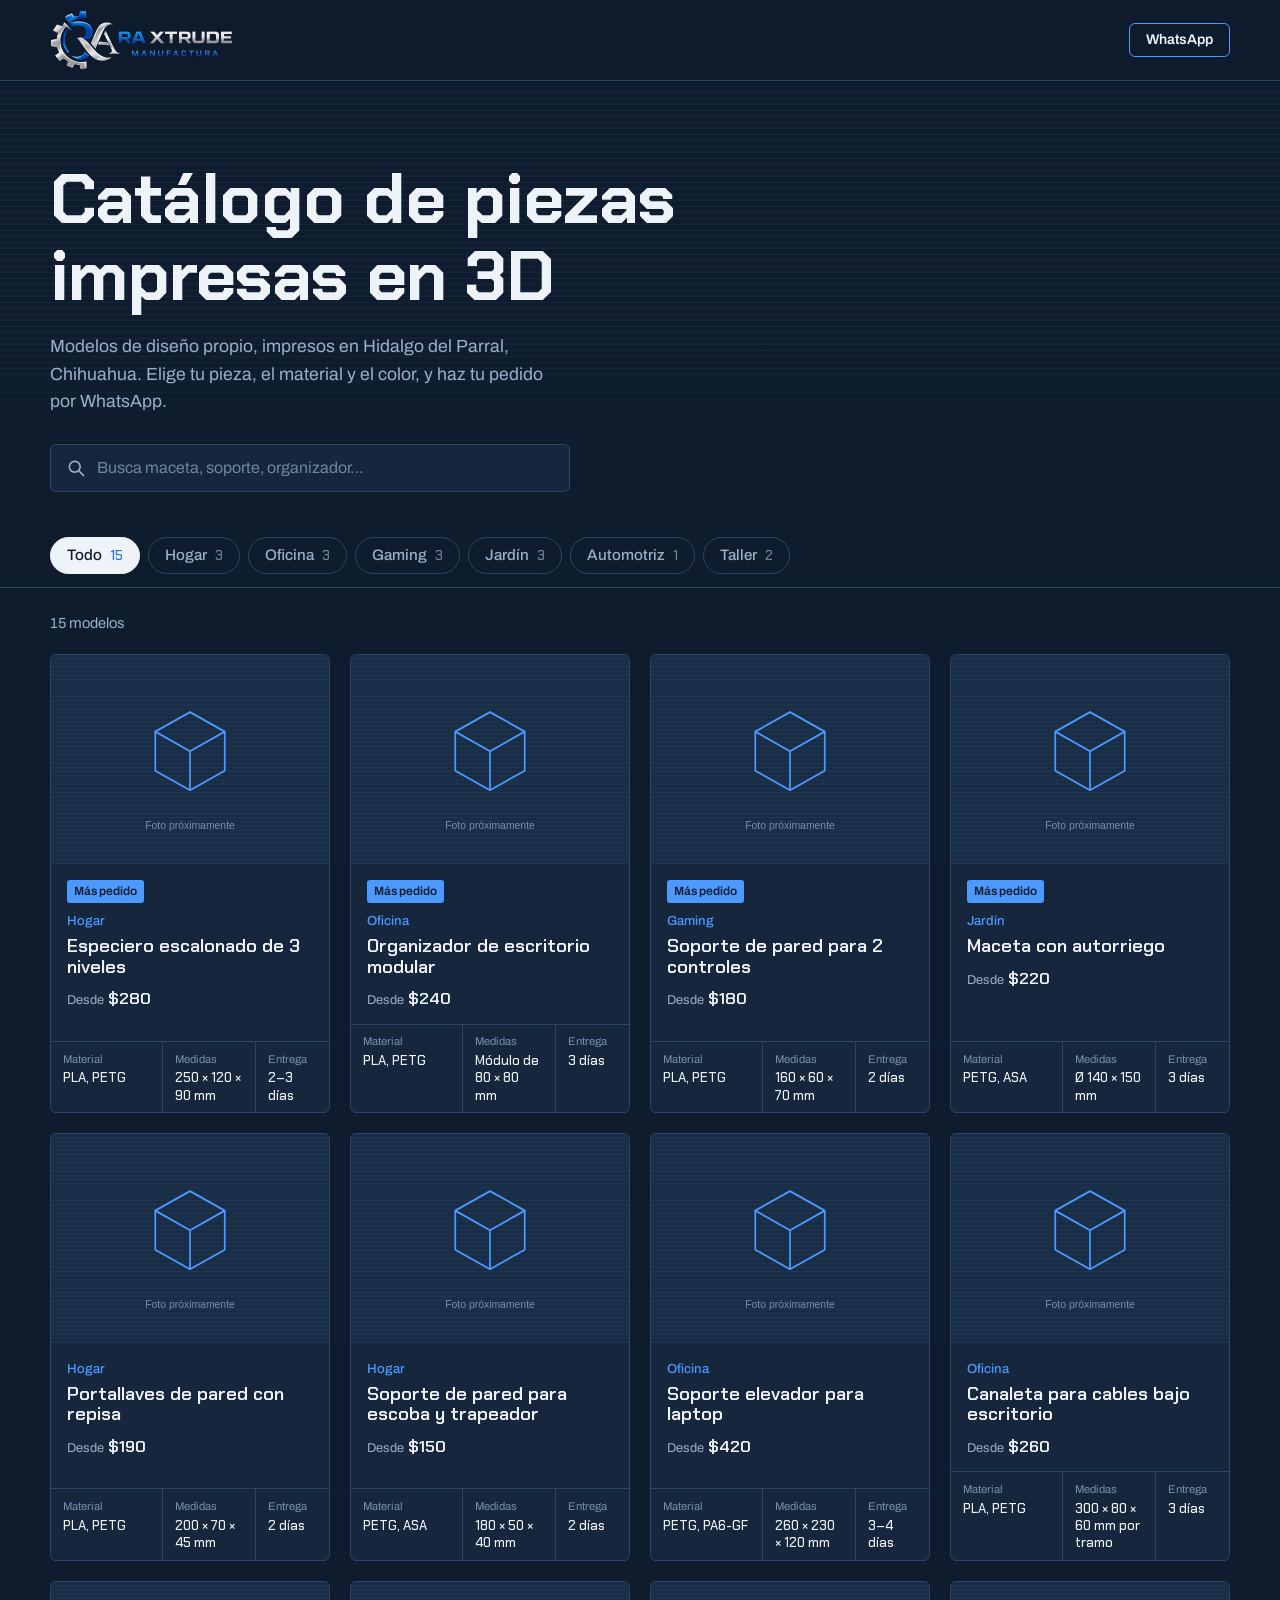
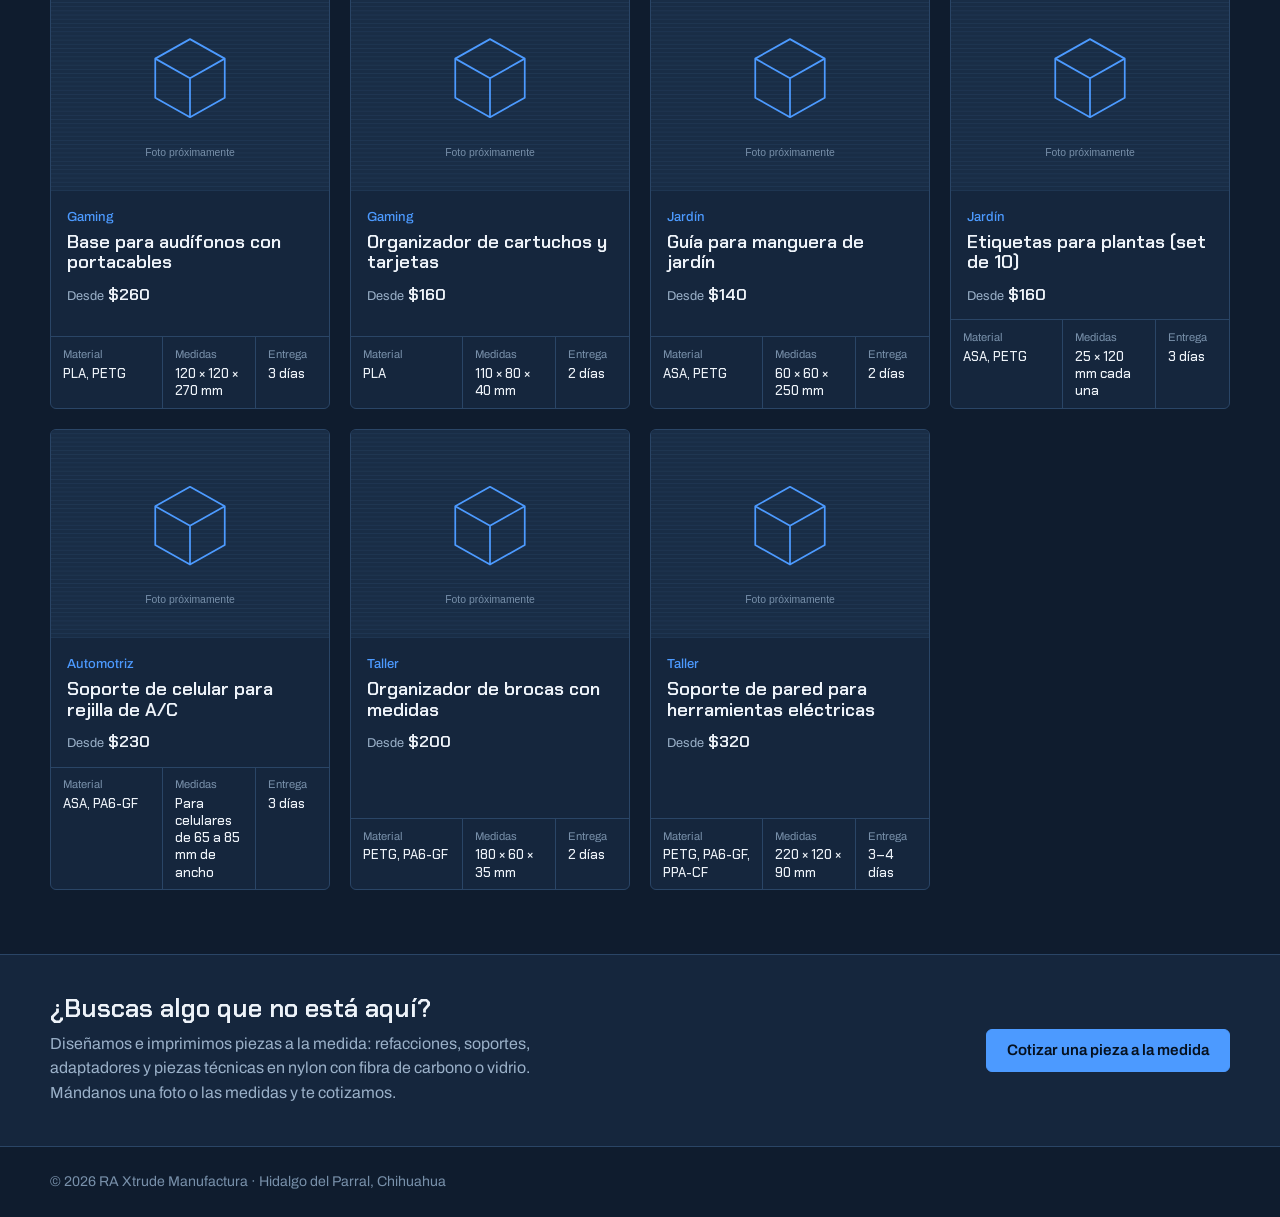
==== index.html @ fa00239f "Add files via upload" ====
<!doctype html>
<html lang="es">
<head>
  <meta charset="utf-8">
  <meta name="viewport" content="width=device-width, initial-scale=1, viewport-fit=cover">
  <title>Catálogo de piezas impresas en 3D | RA Xtrude Manufactura</title>
  <meta name="description" content="Modelos de diseño propio impresos en 3D en Parral, Chihuahua: hogar, oficina, gaming, jardín, automotriz y taller. Pide por WhatsApp.">
  <meta property="og:title" content="Catálogo RA Xtrude Manufactura">
  <meta property="og:description" content="Piezas impresas en 3D en Parral, Chihuahua. Pide por WhatsApp.">
  <meta property="og:type" content="website">
  <meta name="theme-color" content="#0F1C2E">
  <link rel="icon" type="image/png" href="marca/favicon.png">
  <link rel="apple-touch-icon" href="marca/icono-180.png">
  <link rel="preconnect" href="https://fonts.googleapis.com">
  <link rel="preconnect" href="https://fonts.gstatic.com" crossorigin>
  <link href="https://fonts.googleapis.com/css2?family=Archivo:wght@400;500;600&family=Chakra+Petch:wght@500;600;700&display=swap" rel="stylesheet">
  <link rel="stylesheet" href="estilos.css">
</head>
<body>
  <a class="saltar" href="#rejilla">Ir al catálogo</a>

  <header class="barra">
    <div class="envoltura barra-interior">
      <a class="marca" href="#"><img class="marca-logo" src="marca/logo.png" alt="RA Xtrude Manufactura" width="306" height="120"></a>
      <a class="btn btn-borde" id="wa-barra" target="_blank" rel="noopener">WhatsApp</a>
    </div>
  </header>

  <main>
    <section class="intro">
      <div class="envoltura">
        <h1>Catálogo de piezas impresas en&nbsp;3D</h1>
        <p class="intro-texto" id="intro-texto"></p>
        <div class="buscador">
          <label for="buscar" class="solo-lector">Buscar en el catálogo</label>
          <svg viewBox="0 0 24 24" aria-hidden="true"><circle cx="10.5" cy="10.5" r="6.5"/><path d="M15.5 15.5L21 21"/></svg>
          <input id="buscar" type="search" placeholder="Busca maceta, soporte, organizador…" autocomplete="off">
        </div>
      </div>
    </section>

    <nav class="categorias" aria-label="Categorías">
      <div class="envoltura categorias-interior" id="categorias"></div>
    </nav>

    <section class="envoltura catalogo" aria-labelledby="conteo">
      <p class="conteo" id="conteo" aria-live="polite"></p>
      <div class="rejilla" id="rejilla"></div>
      <div class="vacio" id="vacio" hidden>
        <p>No hay modelos que coincidan con tu búsqueda.</p>
        <button class="btn btn-borde" id="limpiar" type="button">Ver todo el catálogo</button>
      </div>
    </section>

    <section class="medida">
      <div class="envoltura medida-interior">
        <div>
          <h2>¿Buscas algo que no está aquí?</h2>
          <p>Diseñamos e imprimimos piezas a la medida: refacciones, soportes, adaptadores y piezas técnicas en nylon con fibra de carbono o vidrio. Mándanos una foto o las medidas y te cotizamos.</p>
        </div>
        <a class="btn btn-lleno" id="wa-medida" target="_blank" rel="noopener">Cotizar una pieza a la medida</a>
      </div>
    </section>
  </main>

  <footer class="pie">
    <div class="envoltura pie-interior">
      <p id="pie-texto"></p>
      <p class="pie-redes" id="pie-redes"></p>
    </div>
  </footer>

  <dialog id="detalle" aria-labelledby="d-titulo">
    <div class="d-caja">
      <button class="d-cerrar" type="button" id="d-cerrar" aria-label="Cerrar">
        <svg viewBox="0 0 24 24" aria-hidden="true"><path d="M6 6l12 12M18 6L6 18"/></svg>
      </button>
      <div class="d-galeria">
        <div class="d-foto"><img id="d-img" alt=""></div>
        <div class="d-miniaturas" id="d-mini"></div>
      </div>
      <div class="d-info">
        <p class="cat" id="d-cat"></p>
        <h2 id="d-titulo"></h2>
        <p class="precio" id="d-precio"></p>
        <p class="d-desc" id="d-desc"></p>

        <fieldset class="opciones" id="d-materiales">
          <legend>Material</legend>
          <div class="chips" id="d-mat-chips"></div>
          <p class="opcion-nota" id="d-mat-nota"></p>
        </fieldset>

        <fieldset class="opciones" id="d-colores">
          <legend>Color</legend>
          <div class="chips" id="d-col-chips"></div>
        </fieldset>

        <dl class="ficha ficha-detalle" id="d-ficha"></dl>

        <div class="d-pedido">
          <a class="btn btn-lleno btn-ancho" id="d-wa" target="_blank" rel="noopener">Pedir por WhatsApp</a>
          <p class="d-nota">Te confirmamos precio final y fecha de entrega por mensaje.</p>
        </div>
      </div>
    </div>
  </dialog>

  <script src="app.js"></script>
</body>
</html>
---- estilos.css ----
/* RA Xtrude — catálogo. Paleta azul acero con blanco hielo. */
:root {
  --fondo: #0F1C2E;
  --panel: #15263D;
  --panel-alto: #1B3049;
  --linea: #2A4566;
  --azul: #4C9AFF;
  --azul-hondo: #2D6CDF;
  --blanco: #EEF3F9;
  --tenue: #9AB0C8;
  --capa: #192D46;

  --display: "Chakra Petch", "Bahnschrift", "Arial Narrow", sans-serif;
  --texto: "Archivo", "Segoe UI", system-ui, sans-serif;

  --radio: 6px;
  color-scheme: dark;
  box-sizing: border-box;
  padding-top: env(safe-area-inset-top, 0px);
  padding-bottom: env(safe-area-inset-bottom, 0px);
}
*, *::before, *::after { box-sizing: inherit; }
html { scroll-padding-top: calc(140px + env(safe-area-inset-top, 0px)); }
body {
  margin: 0;
  background: var(--fondo);
  color: var(--blanco);
  font: 400 1rem/1.55 var(--texto);
  -webkit-font-smoothing: antialiased;
}
img { max-width: 100%; display: block; }
[hidden] { display: none !important; }
h1, h2, h3 { font-family: var(--display); font-weight: 600; line-height: 1.1; margin: 0; }
a { color: inherit; }
:focus-visible { outline: 2px solid var(--azul); outline-offset: 3px; }

.envoltura { width: min(1180px, 100% - 2.5rem); margin-inline: auto; }
.solo-lector { position: absolute; width: 1px; height: 1px; overflow: hidden; clip: rect(0 0 0 0); white-space: nowrap; }
.saltar { position: absolute; left: -999px; top: 0; background: var(--azul); color: var(--fondo); padding: .5rem 1rem; z-index: 50; }
.saltar:focus { left: 1rem; top: 1rem; }

/* Botones */
.btn {
  display: inline-flex; align-items: center; justify-content: center; gap: .5rem;
  font: 600 .95rem/1 var(--texto);
  text-decoration: none; cursor: pointer;
  padding: .8rem 1.25rem; border-radius: var(--radio);
  border: 1px solid var(--azul);
  transition: background-color .15s, color .15s;
}
.btn-lleno { background: var(--azul); color: #06111F; }
.btn-lleno:hover { background: #79B4FF; }
.btn-borde { background: transparent; color: var(--blanco); }
.btn-borde:hover { background: rgba(76, 154, 255, .14); }
.btn-ancho { width: 100%; padding-block: 1rem; font-size: 1rem; }

/* Barra superior */
.barra {
  position: sticky; top: env(safe-area-inset-top, 0px); z-index: 10;
  background: rgba(15, 28, 46, .92);
  backdrop-filter: blur(8px);
  border-bottom: 1px solid var(--linea);
}
.barra-interior { display: flex; align-items: center; justify-content: space-between; height: 80px; }
.marca { display: flex; align-items: center; gap: .7rem; text-decoration: none; }
.marca-logo { height: 60px; width: auto; }
@media (max-width: 480px) { .marca-logo { height: 42px; } }
.marca-icono { width: 30px; height: 30px; fill: none; stroke: var(--azul); stroke-width: 2.2; stroke-linejoin: round; }
.marca-texto { font: 700 1.2rem/1 var(--display); letter-spacing: .02em; display: flex; flex-direction: column; }
.marca-texto small { font: 500 .72rem/1.3 var(--texto); color: var(--tenue); letter-spacing: .04em; }
.barra .btn { padding: .55rem 1rem; font-size: .88rem; }

/* Intro: líneas de capa como textura, el rasgo de la marca */
.intro {
  padding: clamp(2.5rem, 7vw, 5rem) 0 2rem;
  background:
    linear-gradient(180deg, transparent 55%, var(--fondo)),
    repeating-linear-gradient(180deg, transparent 0 5px, rgba(76, 154, 255, .07) 5px 6px);
}
.intro h1 {
  font-size: clamp(2.2rem, 6.2vw, 4.4rem);
  font-weight: 700;
  letter-spacing: -.01em;
  max-width: 18ch;
}
.intro-texto { color: var(--tenue); font-size: 1.1rem; max-width: 52ch; margin: 1.1rem 0 1.8rem; }

.buscador { position: relative; max-width: 520px; }
.buscador svg {
  position: absolute; left: 1rem; top: 50%; translate: 0 -50%;
  width: 20px; height: 20px; fill: none; stroke: var(--tenue); stroke-width: 2; stroke-linecap: round;
}
.buscador input {
  width: 100%;
  font: 400 1rem var(--texto); color: var(--blanco);
  background: var(--panel); border: 1px solid var(--linea); border-radius: var(--radio);
  padding: .9rem 1rem .9rem 2.9rem;
}
.buscador input::placeholder { color: #6F86A0; }
.buscador input:focus { outline: none; border-color: var(--azul); box-shadow: 0 0 0 3px rgba(76, 154, 255, .25); }

/* Categorías */
.categorias {
  position: sticky; top: calc(80px + env(safe-area-inset-top, 0px)); z-index: 9;
  background: var(--fondo);
  border-bottom: 1px solid var(--linea);
}
.categorias-interior { display: flex; gap: .5rem; overflow-x: auto; padding-block: .85rem; scrollbar-width: none; }
.categorias-interior::-webkit-scrollbar { display: none; }
.cat-btn {
  flex: none;
  font: 500 .95rem/1 var(--texto); color: var(--tenue);
  background: transparent; border: 1px solid var(--linea); border-radius: 999px;
  padding: .6rem 1rem; cursor: pointer;
  display: inline-flex; gap: .5rem; align-items: center;
}
.cat-btn span { font-family: var(--display); font-size: .85rem; color: #6F86A0; }
.cat-btn:hover { color: var(--blanco); border-color: var(--tenue); }
.cat-btn[aria-pressed="true"] { background: var(--blanco); border-color: var(--blanco); color: var(--fondo); }
.cat-btn[aria-pressed="true"] span { color: var(--azul-hondo); }

/* Rejilla */
.catalogo { padding-block: 1.5rem 4rem; }
.conteo { color: var(--tenue); margin: 0 0 1.2rem; font-size: .92rem; }
.rejilla { display: grid; gap: 1.25rem; grid-template-columns: repeat(auto-fill, minmax(260px, 1fr)); }

.tarjeta {
  display: flex; flex-direction: column;
  text-decoration: none;
  background: var(--panel);
  border: 1px solid var(--linea);
  border-radius: var(--radio);
  overflow: hidden;
  transition: border-color .15s;
}
.tarjeta:hover { border-color: var(--azul); }
.tarjeta:hover .foto img { scale: 1.03; }
.foto { aspect-ratio: 4 / 3; overflow: hidden; background: var(--capa); }
.foto img { width: 100%; height: 100%; object-fit: cover; transition: scale .3s; }
.cuerpo { padding: 1rem 1rem .9rem; flex: 1; display: flex; flex-direction: column; gap: .3rem; }
.cat { margin: 0; font-size: .82rem; color: var(--azul); font-weight: 500; }
.tarjeta h3 { font-size: 1.15rem; font-weight: 600; }
.precio { margin: .35rem 0 0; font: 600 1.05rem var(--display); }
.precio small { font: 400 .8rem var(--texto); color: var(--tenue); margin-right: .25rem; }
.sello {
  align-self: flex-start;
  font-size: .75rem; font-weight: 600; color: var(--fondo);
  background: var(--azul); border-radius: 3px; padding: .15rem .45rem; margin-bottom: .2rem;
}

/* Ficha técnica: cuadro tipo plano de ingeniería */
.ficha {
  display: grid; grid-template-columns: 1.2fr 1fr .8fr;
  margin: 0;
  border-top: 1px solid var(--linea);
}
.ficha div { padding: .55rem .75rem; border-left: 1px solid var(--linea); min-width: 0; }
.ficha div:first-child { border-left: 0; }
.ficha dt { font-size: .7rem; color: #7890AA; }
.ficha dd { margin: .1rem 0 0; font: 500 .82rem/1.3 var(--display); color: var(--blanco); overflow-wrap: anywhere; }

.vacio { text-align: center; padding: 3rem 1rem; color: var(--tenue); }
.vacio p { margin: 0 0 1rem; }

/* Piezas a la medida */
.medida { border-top: 1px solid var(--linea); background: var(--panel); }
.medida-interior { display: flex; gap: 2rem; align-items: center; justify-content: space-between; padding-block: 2.5rem; flex-wrap: wrap; }
.medida h2 { font-size: 1.6rem; margin-bottom: .5rem; }
.medida p { color: var(--tenue); max-width: 60ch; margin: 0; }

.pie { border-top: 1px solid var(--linea); }
.pie-interior { display: flex; justify-content: space-between; gap: 1rem; flex-wrap: wrap; padding-block: 1.5rem; color: #7890AA; font-size: .88rem; }
.pie p { margin: 0; }
.pie-redes a { color: var(--tenue); margin-left: 1rem; }

/* Detalle (diálogo) */
dialog {
  padding: 0; border: 1px solid var(--linea); border-radius: 10px;
  background: var(--panel); color: var(--blanco);
  width: min(980px, 100% - 1.5rem); max-height: calc(100% - 2rem);
}
dialog::backdrop { background: rgba(5, 11, 20, .75); }
dialog[open] { animation: abrir .2s ease-out; }
@keyframes abrir { from { opacity: 0; translate: 0 12px; } }
.d-caja { display: grid; grid-template-columns: 1.1fr 1fr; position: relative; }
.d-cerrar {
  position: absolute; top: .75rem; right: .75rem; z-index: 2;
  width: 40px; height: 40px; border-radius: 50%;
  background: rgba(15, 28, 46, .85); border: 1px solid var(--linea); cursor: pointer;
  display: grid; place-items: center;
}
.d-cerrar svg { width: 18px; height: 18px; stroke: var(--blanco); stroke-width: 2; stroke-linecap: round; }
.d-galeria { background: var(--capa); display: flex; flex-direction: column; }
.d-foto { aspect-ratio: 1; flex: 1; min-height: 0; }
.d-foto img { width: 100%; height: 100%; object-fit: cover; }
.d-miniaturas { display: flex; gap: .5rem; padding: .6rem; overflow-x: auto; }
.d-miniaturas:empty { display: none; }
.d-miniaturas button { flex: none; width: 64px; height: 64px; padding: 0; border: 2px solid transparent; border-radius: 4px; overflow: hidden; cursor: pointer; background: none; }
.d-miniaturas button[aria-current="true"] { border-color: var(--azul); }
.d-miniaturas img { width: 100%; height: 100%; object-fit: cover; }

.d-info { padding: 1.75rem 1.75rem 1.5rem; display: flex; flex-direction: column; gap: .35rem; }
.d-info h2 { font-size: 1.75rem; padding-right: 2.5rem; }
.d-info .precio { font-size: 1.3rem; }
.d-desc { color: var(--tenue); margin: .5rem 0 .75rem; }

.opciones { border: 0; padding: 0; margin: 0 0 .9rem; }
.opciones legend { font-size: .85rem; color: var(--tenue); margin-bottom: .45rem; padding: 0; }
.chips { display: flex; flex-wrap: wrap; gap: .4rem; }
.chips label { position: relative; }
.chips input { position: absolute; opacity: 0; inset: 0; margin: 0; cursor: pointer; }
.chips span {
  display: inline-block; padding: .45rem .8rem;
  border: 1px solid var(--linea); border-radius: var(--radio);
  font: 500 .88rem/1 var(--display); color: var(--tenue);
}
.chips input:checked + span { border-color: var(--azul); color: var(--blanco); background: rgba(76, 154, 255, .16); }
.chips input:focus-visible + span { outline: 2px solid var(--azul); outline-offset: 2px; }
.opcion-nota { margin: .45rem 0 0; font-size: .85rem; color: var(--tenue); }

.ficha-detalle { grid-template-columns: repeat(auto-fit, minmax(0, 1fr)); border: 1px solid var(--linea); border-radius: var(--radio); margin: .2rem 0 1.1rem; }
.d-nota { margin: .6rem 0 0; font-size: .82rem; color: #7890AA; text-align: center; }

@media (max-width: 760px) {
  .d-caja { grid-template-columns: 1fr; }
  .d-foto { aspect-ratio: 4 / 3; }
  .d-info { padding: 1.25rem 1.25rem 0; }
  .d-foto { flex: none; }
  .d-pedido {
    position: sticky; bottom: 0; margin-inline: -1.25rem;
    padding: .9rem 1.25rem calc(.9rem + env(safe-area-inset-bottom, 0px));
    background: var(--panel); border-top: 1px solid var(--linea);
  }
  dialog { width: 100%; max-width: 100%; max-height: 100%; height: 100%; border-radius: 0; margin: 0; }
  .medida-interior .btn { width: 100%; }
}
@media (prefers-reduced-motion: reduce) {
  *, *::before, *::after { animation: none !important; transition: none !important; }
}
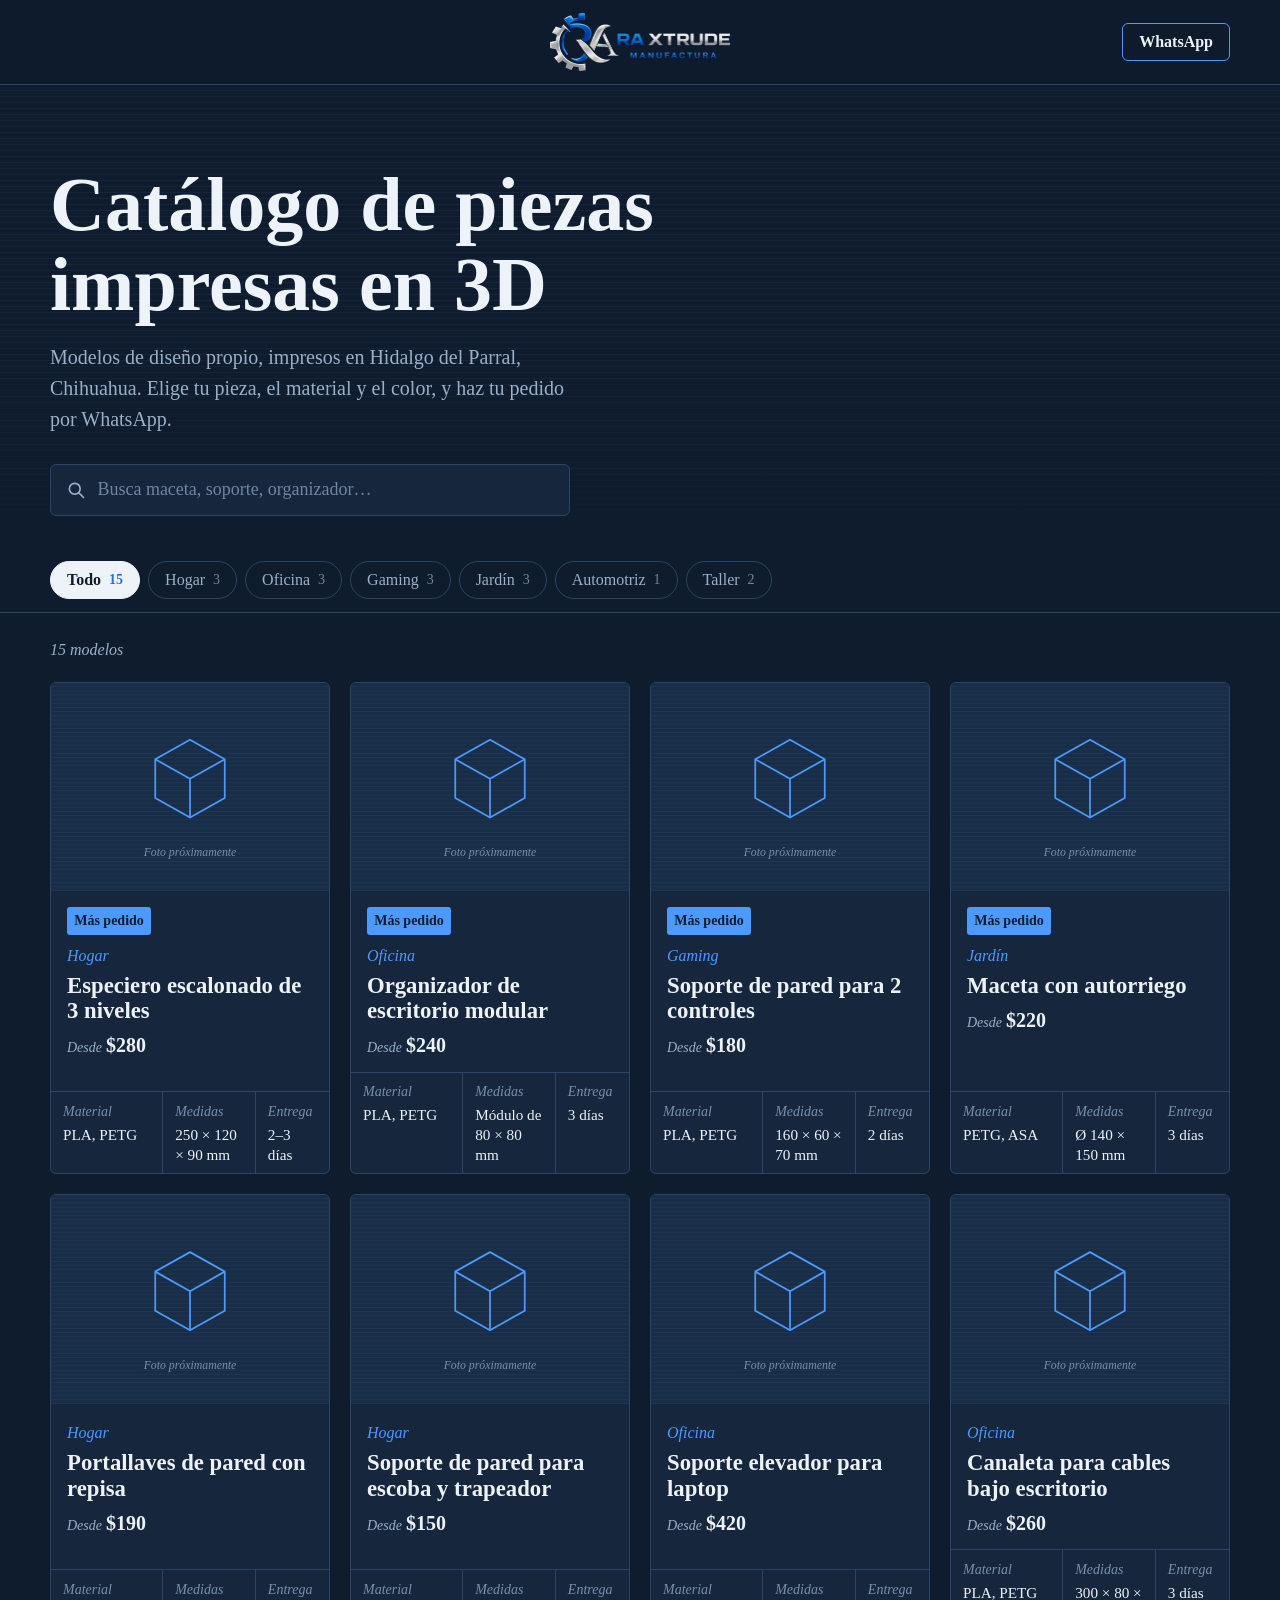
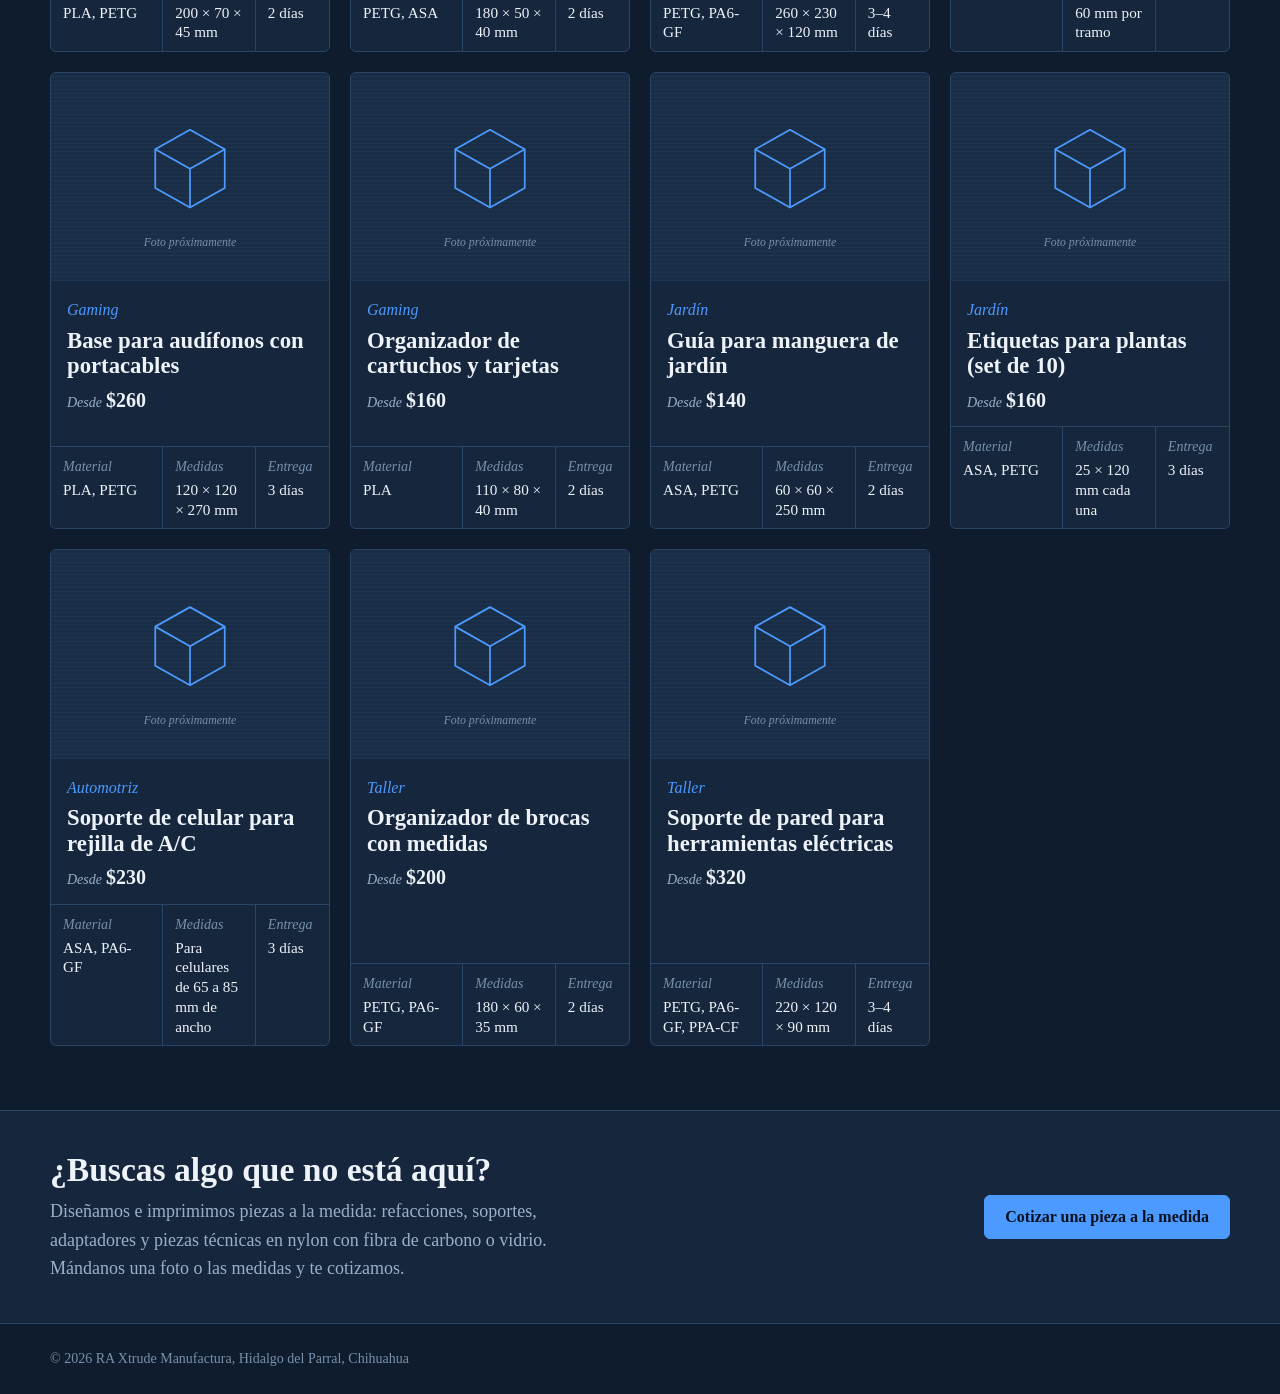
==== commit 21c274a0: "Add files via upload" ====
--- a/index.html
+++ b/index.html
@@ -11,9 +11,6 @@
   <meta name="theme-color" content="#0F1C2E">
   <link rel="icon" type="image/png" href="marca/favicon.png">
   <link rel="apple-touch-icon" href="marca/icono-180.png">
-  <link rel="preconnect" href="https://fonts.googleapis.com">
-  <link rel="preconnect" href="https://fonts.gstatic.com" crossorigin>
-  <link href="https://fonts.googleapis.com/css2?family=Archivo:wght@400;500;600&family=Chakra+Petch:wght@500;600;700&display=swap" rel="stylesheet">
   <link rel="stylesheet" href="estilos.css">
 </head>
 <body>
@@ -21,6 +18,7 @@
 
   <header class="barra">
     <div class="envoltura barra-interior">
+      <span aria-hidden="true"></span>
       <a class="marca" href="#"><img class="marca-logo" src="marca/logo.png" alt="RA Xtrude Manufactura" width="306" height="120"></a>
       <a class="btn btn-borde" id="wa-barra" target="_blank" rel="noopener">WhatsApp</a>
     </div>
--- a/estilos.css
+++ b/estilos.css
@@ -10,8 +10,15 @@
   --tenue: #9AB0C8;
   --capa: #192D46;
 
-  --display: "Chakra Petch", "Bahnschrift", "Arial Narrow", sans-serif;
-  --texto: "Archivo", "Segoe UI", system-ui, sans-serif;
+  /* Tipografía: Times New Roman con escala por jerarquía (razón 1.333) */
+  --display: "Times New Roman", Times, "Liberation Serif", "Nimbus Roman", serif;
+  --texto: "Times New Roman", Times, "Liberation Serif", "Nimbus Roman", serif;
+  --t-titulo: clamp(2.6rem, 6.4vw, 4.75rem); /* h1 de la portada */
+  --t-seccion: clamp(1.75rem, 3vw, 2.1rem);  /* h2 */
+  --t-pieza: 1.42rem;                         /* h3, nombre de cada pieza */
+  --t-cuerpo: 1.125rem;                       /* párrafos */
+  --t-apoyo: 1rem;                            /* botones, etiquetas, filtros */
+  --t-nota: .875rem;                          /* letra chica */
 
   --radio: 6px;
   color-scheme: dark;
@@ -25,12 +32,12 @@
   margin: 0;
   background: var(--fondo);
   color: var(--blanco);
-  font: 400 1rem/1.55 var(--texto);
+  font: 400 var(--t-cuerpo)/1.6 var(--texto);
   -webkit-font-smoothing: antialiased;
 }
 img { max-width: 100%; display: block; }
 [hidden] { display: none !important; }
-h1, h2, h3 { font-family: var(--display); font-weight: 600; line-height: 1.1; margin: 0; }
+h1, h2, h3 { font-family: var(--display); font-weight: 700; line-height: 1.12; margin: 0; }
 a { color: inherit; }
 :focus-visible { outline: 2px solid var(--azul); outline-offset: 3px; }
 
@@ -42,7 +49,7 @@
 /* Botones */
 .btn {
   display: inline-flex; align-items: center; justify-content: center; gap: .5rem;
-  font: 600 .95rem/1 var(--texto);
+  font: 700 var(--t-apoyo)/1 var(--texto);
   text-decoration: none; cursor: pointer;
   padding: .8rem 1.25rem; border-radius: var(--radio);
   border: 1px solid var(--azul);
@@ -52,7 +59,7 @@
 .btn-lleno:hover { background: #79B4FF; }
 .btn-borde { background: transparent; color: var(--blanco); }
 .btn-borde:hover { background: rgba(76, 154, 255, .14); }
-.btn-ancho { width: 100%; padding-block: 1rem; font-size: 1rem; }
+.btn-ancho { width: 100%; padding-block: 1rem; font-size: 1.125rem; }
 
 /* Barra superior */
 .barra {
@@ -61,14 +68,15 @@
   backdrop-filter: blur(8px);
   border-bottom: 1px solid var(--linea);
 }
-.barra-interior { display: flex; align-items: center; justify-content: space-between; height: 80px; }
-.marca { display: flex; align-items: center; gap: .7rem; text-decoration: none; }
+.barra-interior { display: grid; grid-template-columns: 1fr auto 1fr; align-items: center; height: 84px; gap: 1rem; }
+.barra-interior > :last-child { justify-self: end; }
+.marca { grid-column: 2; display: flex; align-items: center; gap: .7rem; text-decoration: none; }
 .marca-logo { height: 60px; width: auto; }
 @media (max-width: 480px) { .marca-logo { height: 42px; } }
 .marca-icono { width: 30px; height: 30px; fill: none; stroke: var(--azul); stroke-width: 2.2; stroke-linejoin: round; }
 .marca-texto { font: 700 1.2rem/1 var(--display); letter-spacing: .02em; display: flex; flex-direction: column; }
 .marca-texto small { font: 500 .72rem/1.3 var(--texto); color: var(--tenue); letter-spacing: .04em; }
-.barra .btn { padding: .55rem 1rem; font-size: .88rem; }
+.barra .btn { padding: .6rem 1rem; font-size: var(--t-apoyo); }
 
 /* Intro: líneas de capa como textura, el rasgo de la marca */
 .intro {
@@ -78,12 +86,12 @@
     repeating-linear-gradient(180deg, transparent 0 5px, rgba(76, 154, 255, .07) 5px 6px);
 }
 .intro h1 {
-  font-size: clamp(2.2rem, 6.2vw, 4.4rem);
+  font-size: var(--t-titulo);
   font-weight: 700;
-  letter-spacing: -.01em;
-  max-width: 18ch;
-}
-.intro-texto { color: var(--tenue); font-size: 1.1rem; max-width: 52ch; margin: 1.1rem 0 1.8rem; }
+  line-height: 1.05;
+  max-width: 16ch;
+}
+.intro-texto { color: var(--tenue); font-size: 1.25rem; line-height: 1.55; max-width: 52ch; margin: 1.1rem 0 1.8rem; }
 
 .buscador { position: relative; max-width: 520px; }
 .buscador svg {
@@ -92,7 +100,7 @@
 }
 .buscador input {
   width: 100%;
-  font: 400 1rem var(--texto); color: var(--blanco);
+  font: 400 var(--t-cuerpo) var(--texto); color: var(--blanco);
   background: var(--panel); border: 1px solid var(--linea); border-radius: var(--radio);
   padding: .9rem 1rem .9rem 2.9rem;
 }
@@ -101,7 +109,7 @@
 
 /* Categorías */
 .categorias {
-  position: sticky; top: calc(80px + env(safe-area-inset-top, 0px)); z-index: 9;
+  position: sticky; top: calc(84px + env(safe-area-inset-top, 0px)); z-index: 9;
   background: var(--fondo);
   border-bottom: 1px solid var(--linea);
 }
@@ -109,19 +117,19 @@
 .categorias-interior::-webkit-scrollbar { display: none; }
 .cat-btn {
   flex: none;
-  font: 500 .95rem/1 var(--texto); color: var(--tenue);
+  font: 400 var(--t-apoyo)/1 var(--texto); color: var(--tenue);
   background: transparent; border: 1px solid var(--linea); border-radius: 999px;
   padding: .6rem 1rem; cursor: pointer;
   display: inline-flex; gap: .5rem; align-items: center;
 }
-.cat-btn span { font-family: var(--display); font-size: .85rem; color: #6F86A0; }
+.cat-btn span { font-size: var(--t-nota); color: #6F86A0; }
 .cat-btn:hover { color: var(--blanco); border-color: var(--tenue); }
-.cat-btn[aria-pressed="true"] { background: var(--blanco); border-color: var(--blanco); color: var(--fondo); }
+.cat-btn[aria-pressed="true"] { font-weight: 700; background: var(--blanco); border-color: var(--blanco); color: var(--fondo); }
 .cat-btn[aria-pressed="true"] span { color: var(--azul-hondo); }
 
 /* Rejilla */
 .catalogo { padding-block: 1.5rem 4rem; }
-.conteo { color: var(--tenue); margin: 0 0 1.2rem; font-size: .92rem; }
+.conteo { color: var(--tenue); margin: 0 0 1.2rem; font-size: var(--t-apoyo); font-style: italic; }
 .rejilla { display: grid; gap: 1.25rem; grid-template-columns: repeat(auto-fill, minmax(260px, 1fr)); }
 
 .tarjeta {
@@ -138,13 +146,13 @@
 .foto { aspect-ratio: 4 / 3; overflow: hidden; background: var(--capa); }
 .foto img { width: 100%; height: 100%; object-fit: cover; transition: scale .3s; }
 .cuerpo { padding: 1rem 1rem .9rem; flex: 1; display: flex; flex-direction: column; gap: .3rem; }
-.cat { margin: 0; font-size: .82rem; color: var(--azul); font-weight: 500; }
-.tarjeta h3 { font-size: 1.15rem; font-weight: 600; }
-.precio { margin: .35rem 0 0; font: 600 1.05rem var(--display); }
-.precio small { font: 400 .8rem var(--texto); color: var(--tenue); margin-right: .25rem; }
+.cat { margin: 0; font-size: var(--t-apoyo); color: var(--azul); font-style: italic; }
+.tarjeta h3 { font-size: var(--t-pieza); }
+.precio { margin: .35rem 0 0; font: 700 1.25rem var(--display); }
+.precio small { font: italic 400 var(--t-nota) var(--texto); color: var(--tenue); margin-right: .25rem; }
 .sello {
   align-self: flex-start;
-  font-size: .75rem; font-weight: 600; color: var(--fondo);
+  font-size: var(--t-nota); font-weight: 700; color: var(--fondo);
   background: var(--azul); border-radius: 3px; padding: .15rem .45rem; margin-bottom: .2rem;
 }
 
@@ -156,8 +164,8 @@
 }
 .ficha div { padding: .55rem .75rem; border-left: 1px solid var(--linea); min-width: 0; }
 .ficha div:first-child { border-left: 0; }
-.ficha dt { font-size: .7rem; color: #7890AA; }
-.ficha dd { margin: .1rem 0 0; font: 500 .82rem/1.3 var(--display); color: var(--blanco); overflow-wrap: anywhere; }
+.ficha dt { font-size: var(--t-nota); font-style: italic; color: #7890AA; }
+.ficha dd { margin: .1rem 0 0; font: 400 .95rem/1.3 var(--display); color: var(--blanco); overflow-wrap: anywhere; }
 
 .vacio { text-align: center; padding: 3rem 1rem; color: var(--tenue); }
 .vacio p { margin: 0 0 1rem; }
@@ -165,11 +173,11 @@
 /* Piezas a la medida */
 .medida { border-top: 1px solid var(--linea); background: var(--panel); }
 .medida-interior { display: flex; gap: 2rem; align-items: center; justify-content: space-between; padding-block: 2.5rem; flex-wrap: wrap; }
-.medida h2 { font-size: 1.6rem; margin-bottom: .5rem; }
+.medida h2 { font-size: var(--t-seccion); margin-bottom: .5rem; }
 .medida p { color: var(--tenue); max-width: 60ch; margin: 0; }
 
 .pie { border-top: 1px solid var(--linea); }
-.pie-interior { display: flex; justify-content: space-between; gap: 1rem; flex-wrap: wrap; padding-block: 1.5rem; color: #7890AA; font-size: .88rem; }
+.pie-interior { display: flex; justify-content: space-between; gap: 1rem; flex-wrap: wrap; padding-block: 1.5rem; color: #7890AA; font-size: var(--t-nota); }
 .pie p { margin: 0; }
 .pie-redes a { color: var(--tenue); margin-left: 1rem; }
 
@@ -200,26 +208,26 @@
 .d-miniaturas img { width: 100%; height: 100%; object-fit: cover; }
 
 .d-info { padding: 1.75rem 1.75rem 1.5rem; display: flex; flex-direction: column; gap: .35rem; }
-.d-info h2 { font-size: 1.75rem; padding-right: 2.5rem; }
-.d-info .precio { font-size: 1.3rem; }
+.d-info h2 { font-size: var(--t-seccion); padding-right: 2.5rem; }
+.d-info .precio { font-size: 1.5rem; }
 .d-desc { color: var(--tenue); margin: .5rem 0 .75rem; }
 
 .opciones { border: 0; padding: 0; margin: 0 0 .9rem; }
-.opciones legend { font-size: .85rem; color: var(--tenue); margin-bottom: .45rem; padding: 0; }
+.opciones legend { font-size: var(--t-apoyo); font-style: italic; color: var(--tenue); margin-bottom: .45rem; padding: 0; }
 .chips { display: flex; flex-wrap: wrap; gap: .4rem; }
 .chips label { position: relative; }
 .chips input { position: absolute; opacity: 0; inset: 0; margin: 0; cursor: pointer; }
 .chips span {
   display: inline-block; padding: .45rem .8rem;
   border: 1px solid var(--linea); border-radius: var(--radio);
-  font: 500 .88rem/1 var(--display); color: var(--tenue);
-}
-.chips input:checked + span { border-color: var(--azul); color: var(--blanco); background: rgba(76, 154, 255, .16); }
+  font: 400 var(--t-apoyo)/1 var(--display); color: var(--tenue);
+}
+.chips input:checked + span { font-weight: 700; border-color: var(--azul); color: var(--blanco); background: rgba(76, 154, 255, .16); }
 .chips input:focus-visible + span { outline: 2px solid var(--azul); outline-offset: 2px; }
-.opcion-nota { margin: .45rem 0 0; font-size: .85rem; color: var(--tenue); }
+.opcion-nota { margin: .45rem 0 0; font-size: var(--t-nota); color: var(--tenue); }
 
 .ficha-detalle { grid-template-columns: repeat(auto-fit, minmax(0, 1fr)); border: 1px solid var(--linea); border-radius: var(--radio); margin: .2rem 0 1.1rem; }
-.d-nota { margin: .6rem 0 0; font-size: .82rem; color: #7890AA; text-align: center; }
+.d-nota { margin: .6rem 0 0; font-size: var(--t-nota); font-style: italic; color: #7890AA; text-align: center; }
 
 @media (max-width: 760px) {
   .d-caja { grid-template-columns: 1fr; }
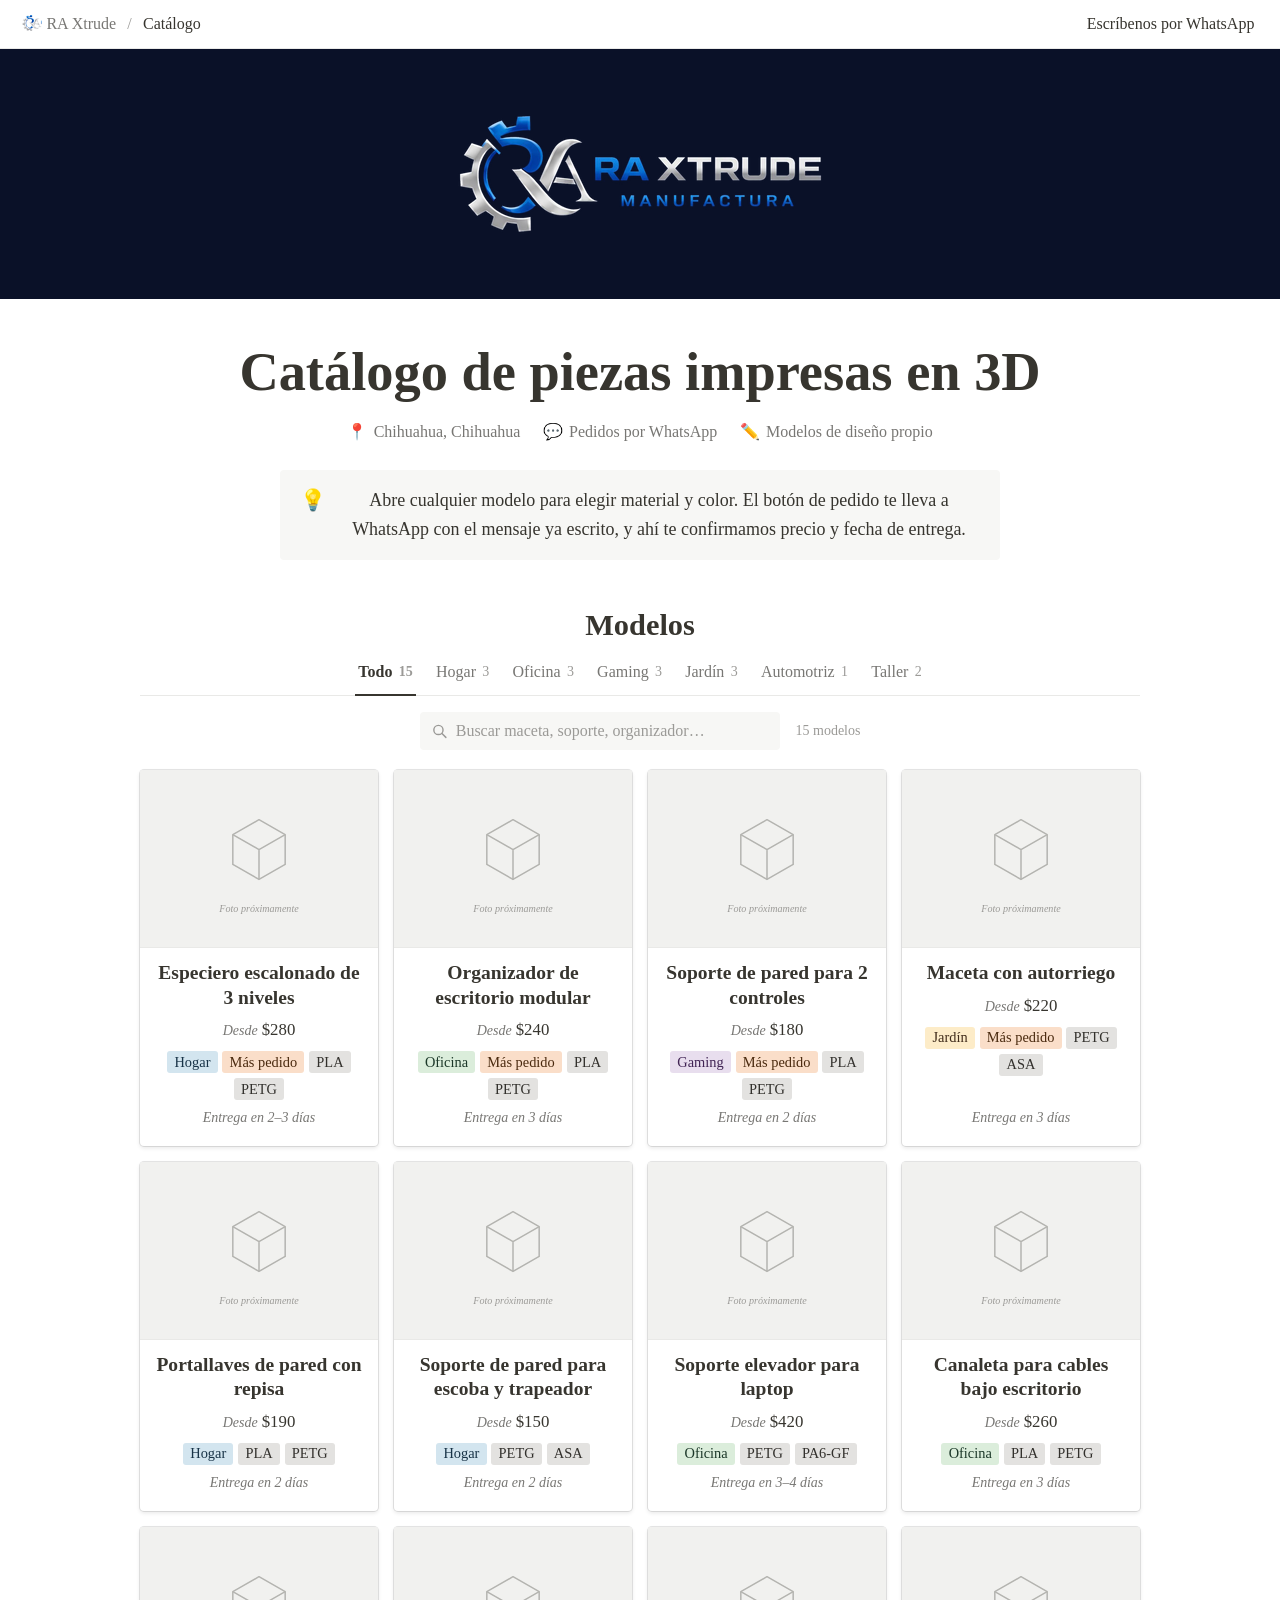
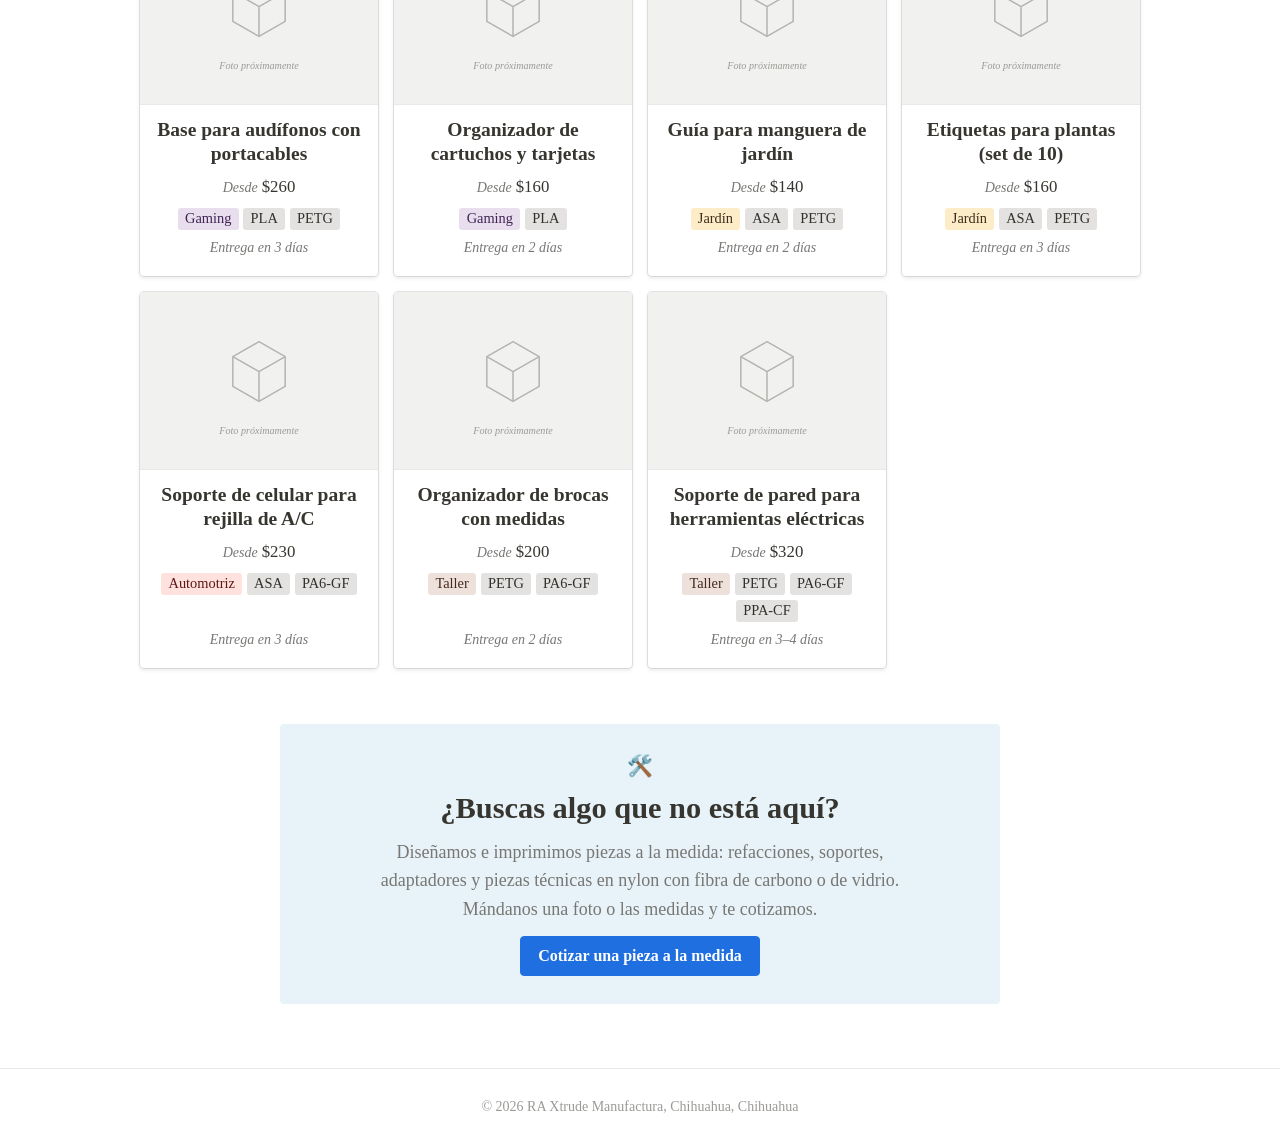
==== commit 17e0fd68: "Add files via upload" ====
--- a/index.html
+++ b/index.html
@@ -4,68 +4,73 @@
   <meta charset="utf-8">
   <meta name="viewport" content="width=device-width, initial-scale=1, viewport-fit=cover">
   <title>Catálogo de piezas impresas en 3D | RA Xtrude Manufactura</title>
-  <meta name="description" content="Modelos de diseño propio impresos en 3D en Parral, Chihuahua: hogar, oficina, gaming, jardín, automotriz y taller. Pide por WhatsApp.">
+  <meta name="description" content="Modelos de diseño propio impresos en 3D en Chihuahua, Chihuahua: hogar, oficina, gaming, jardín, automotriz y taller. Pide por WhatsApp.">
   <meta property="og:title" content="Catálogo RA Xtrude Manufactura">
-  <meta property="og:description" content="Piezas impresas en 3D en Parral, Chihuahua. Pide por WhatsApp.">
+  <meta property="og:description" content="Piezas impresas en 3D en Chihuahua, Chihuahua. Pide por WhatsApp.">
   <meta property="og:type" content="website">
-  <meta name="theme-color" content="#0F1C2E">
+  <meta name="theme-color" content="#FFFFFF">
   <link rel="icon" type="image/png" href="marca/favicon.png">
   <link rel="apple-touch-icon" href="marca/icono-180.png">
   <link rel="stylesheet" href="estilos.css">
 </head>
 <body>
-  <a class="saltar" href="#rejilla">Ir al catálogo</a>
+  <a class="saltar" href="#galeria">Ir al catálogo</a>
 
-  <header class="barra">
-    <div class="envoltura barra-interior">
-      <span aria-hidden="true"></span>
-      <a class="marca" href="#"><img class="marca-logo" src="marca/logo.png" alt="RA Xtrude Manufactura" width="306" height="120"></a>
-      <a class="btn btn-borde" id="wa-barra" target="_blank" rel="noopener">WhatsApp</a>
+  <header class="topbar">
+    <div class="topbar-interior">
+      <nav class="ruta" aria-label="Ruta">
+        <a href="#"><img src="marca/favicon.png" alt="">RA Xtrude</a>
+        <span class="ruta-sep">/</span>
+        <span class="actual ruta-pagina">Catálogo</span>
+        <span class="ruta-sep s2" id="ruta-sep-cat" hidden>/</span>
+        <span class="actual" id="ruta-cat" hidden></span>
+      </nav>
+      <a class="topbar-accion" id="wa-barra" target="_blank" rel="noopener"><span class="solo-ancho">Escríbenos por </span>WhatsApp</a>
     </div>
   </header>
 
-  <main>
-    <section class="intro">
-      <div class="envoltura">
-        <h1>Catálogo de piezas impresas en&nbsp;3D</h1>
-        <p class="intro-texto" id="intro-texto"></p>
+  <div class="portada">
+    <img src="marca/logo.png" alt="RA Xtrude Manufactura" width="306" height="120">
+  </div>
+
+  <main class="pagina">
+    <h1 class="titulo">Catálogo de piezas impresas en 3D</h1>
+    <div class="propiedades" id="propiedades"></div>
+
+    <div class="callout">
+      <span class="callout-icono" aria-hidden="true">💡</span>
+      <p id="intro-texto"></p>
+    </div>
+
+    <section class="db" aria-labelledby="db-titulo">
+      <h2 id="db-titulo">Modelos</h2>
+      <div class="vistas" id="categorias" role="group" aria-label="Categorías"></div>
+      <div class="db-herramientas">
         <div class="buscador">
           <label for="buscar" class="solo-lector">Buscar en el catálogo</label>
           <svg viewBox="0 0 24 24" aria-hidden="true"><circle cx="10.5" cy="10.5" r="6.5"/><path d="M15.5 15.5L21 21"/></svg>
-          <input id="buscar" type="search" placeholder="Busca maceta, soporte, organizador…" autocomplete="off">
+          <input id="buscar" type="search" placeholder="Buscar maceta, soporte, organizador…" autocomplete="off">
         </div>
+        <p class="conteo" id="conteo" aria-live="polite"></p>
       </div>
-    </section>
-
-    <nav class="categorias" aria-label="Categorías">
-      <div class="envoltura categorias-interior" id="categorias"></div>
-    </nav>
-
-    <section class="envoltura catalogo" aria-labelledby="conteo">
-      <p class="conteo" id="conteo" aria-live="polite"></p>
-      <div class="rejilla" id="rejilla"></div>
+      <div class="galeria" id="galeria"></div>
       <div class="vacio" id="vacio" hidden>
-        <p>No hay modelos que coincidan con tu búsqueda.</p>
+        <p>Ningún modelo coincide con tu búsqueda.</p>
         <button class="btn btn-borde" id="limpiar" type="button">Ver todo el catálogo</button>
       </div>
     </section>
 
-    <section class="medida">
-      <div class="envoltura medida-interior">
-        <div>
-          <h2>¿Buscas algo que no está aquí?</h2>
-          <p>Diseñamos e imprimimos piezas a la medida: refacciones, soportes, adaptadores y piezas técnicas en nylon con fibra de carbono o vidrio. Mándanos una foto o las medidas y te cotizamos.</p>
-        </div>
-        <a class="btn btn-lleno" id="wa-medida" target="_blank" rel="noopener">Cotizar una pieza a la medida</a>
-      </div>
-    </section>
+    <div class="callout callout-azul">
+      <span class="callout-icono" aria-hidden="true">🛠️</span>
+      <h2>¿Buscas algo que no está aquí?</h2>
+      <p>Diseñamos e imprimimos piezas a la medida: refacciones, soportes, adaptadores y piezas técnicas en nylon con fibra de carbono o de vidrio. Mándanos una foto o las medidas y te cotizamos.</p>
+      <a class="btn btn-lleno" id="wa-medida" target="_blank" rel="noopener">Cotizar una pieza a la medida</a>
+    </div>
   </main>
 
   <footer class="pie">
-    <div class="envoltura pie-interior">
-      <p id="pie-texto"></p>
-      <p class="pie-redes" id="pie-redes"></p>
-    </div>
+    <p id="pie-texto"></p>
+    <p id="pie-redes"></p>
   </footer>
 
   <dialog id="detalle" aria-labelledby="d-titulo">
@@ -73,29 +78,15 @@
       <button class="d-cerrar" type="button" id="d-cerrar" aria-label="Cerrar">
         <svg viewBox="0 0 24 24" aria-hidden="true"><path d="M6 6l12 12M18 6L6 18"/></svg>
       </button>
-      <div class="d-galeria">
+      <div class="d-portada">
         <div class="d-foto"><img id="d-img" alt=""></div>
         <div class="d-miniaturas" id="d-mini"></div>
       </div>
       <div class="d-info">
-        <p class="cat" id="d-cat"></p>
+        <p class="d-ruta" id="d-ruta"></p>
         <h2 id="d-titulo"></h2>
-        <p class="precio" id="d-precio"></p>
         <p class="d-desc" id="d-desc"></p>
-
-        <fieldset class="opciones" id="d-materiales">
-          <legend>Material</legend>
-          <div class="chips" id="d-mat-chips"></div>
-          <p class="opcion-nota" id="d-mat-nota"></p>
-        </fieldset>
-
-        <fieldset class="opciones" id="d-colores">
-          <legend>Color</legend>
-          <div class="chips" id="d-col-chips"></div>
-        </fieldset>
-
-        <dl class="ficha ficha-detalle" id="d-ficha"></dl>
-
+        <div class="props" id="d-props"></div>
         <div class="d-pedido">
           <a class="btn btn-lleno btn-ancho" id="d-wa" target="_blank" rel="noopener">Pedir por WhatsApp</a>
           <p class="d-nota">Te confirmamos precio final y fecha de entrega por mensaje.</p>
--- a/estilos.css
+++ b/estilos.css
@@ -1,247 +1,232 @@
-/* RA Xtrude — catálogo. Paleta azul acero con blanco hielo. */
+/* RA Xtrude: catálogo con formato tipo Notion.
+   Parte 1: base compartida con el panel (admin.html). Parte 2: catálogo. */
+
 :root {
-  --fondo: #0F1C2E;
-  --panel: #15263D;
-  --panel-alto: #1B3049;
-  --linea: #2A4566;
-  --azul: #4C9AFF;
-  --azul-hondo: #2D6CDF;
-  --blanco: #EEF3F9;
-  --tenue: #9AB0C8;
-  --capa: #192D46;
-
-  /* Tipografía: Times New Roman con escala por jerarquía (razón 1.333) */
+  --fondo: #FFFFFF;
+  --panel: #FFFFFF;
+  --panel-alto: #F7F7F5;     /* gris de barra lateral de Notion */
+  --linea: #E9E9E7;
+  --hover: rgba(55, 53, 47, .06);
+  --azul: #1F6FE0;           /* azul del logo */
+  --azul-hondo: #1857B8;
+  --blanco: #FFFFFF;
+  --tinta: #37352F;          /* texto principal de Notion */
+  --tenue: #787774;          /* texto secundario */
+  --suave: #9B9A97;          /* letra chica */
+  --capa: #F1F1EF;           /* fondo de fotos */
+  --marino: #0A1128;         /* portada, mismo tono que el fondo del logo */
+  --marino-texto: #B9C7DA;
+  --sombra: rgba(15, 15, 15, .05) 0 0 0 1px, rgba(15, 15, 15, .1) 0 3px 6px, rgba(15, 15, 15, .2) 0 9px 24px;
+
   --display: "Times New Roman", Times, "Liberation Serif", "Nimbus Roman", serif;
   --texto: "Times New Roman", Times, "Liberation Serif", "Nimbus Roman", serif;
-  --t-titulo: clamp(2.6rem, 6.4vw, 4.75rem); /* h1 de la portada */
-  --t-seccion: clamp(1.75rem, 3vw, 2.1rem);  /* h2 */
-  --t-pieza: 1.42rem;                         /* h3, nombre de cada pieza */
+  --t-titulo: clamp(2.4rem, 5.5vw, 3.4rem);  /* título de página */
+  --t-seccion: clamp(1.6rem, 3vw, 1.9rem);   /* encabezados */
+  --t-pieza: 1.22rem;                         /* nombre en tarjeta */
   --t-cuerpo: 1.125rem;                       /* párrafos */
-  --t-apoyo: 1rem;                            /* botones, etiquetas, filtros */
+  --t-apoyo: 1rem;                            /* botones y etiquetas */
   --t-nota: .875rem;                          /* letra chica */
 
-  --radio: 6px;
-  color-scheme: dark;
+  --radio: 4px;
+  color-scheme: light;
   box-sizing: border-box;
   padding-top: env(safe-area-inset-top, 0px);
   padding-bottom: env(safe-area-inset-bottom, 0px);
 }
 *, *::before, *::after { box-sizing: inherit; }
-html { scroll-padding-top: calc(140px + env(safe-area-inset-top, 0px)); }
-body {
-  margin: 0;
-  background: var(--fondo);
-  color: var(--blanco);
-  font: 400 var(--t-cuerpo)/1.6 var(--texto);
-  -webkit-font-smoothing: antialiased;
-}
+html { scroll-padding-top: calc(60px + env(safe-area-inset-top, 0px)); }
+body { margin: 0; background: var(--fondo); color: var(--tinta); font: 400 var(--t-cuerpo)/1.6 var(--texto); -webkit-font-smoothing: antialiased; }
 img { max-width: 100%; display: block; }
 [hidden] { display: none !important; }
-h1, h2, h3 { font-family: var(--display); font-weight: 700; line-height: 1.12; margin: 0; }
+h1, h2, h3 { font-family: var(--display); font-weight: 700; line-height: 1.15; margin: 0; }
 a { color: inherit; }
-:focus-visible { outline: 2px solid var(--azul); outline-offset: 3px; }
-
+:focus-visible { outline: 2px solid var(--azul); outline-offset: 2px; }
 .envoltura { width: min(1180px, 100% - 2.5rem); margin-inline: auto; }
 .solo-lector { position: absolute; width: 1px; height: 1px; overflow: hidden; clip: rect(0 0 0 0); white-space: nowrap; }
-.saltar { position: absolute; left: -999px; top: 0; background: var(--azul); color: var(--fondo); padding: .5rem 1rem; z-index: 50; }
+.saltar { position: absolute; left: -999px; top: 0; background: var(--azul); color: #fff; padding: .5rem 1rem; z-index: 50; }
 .saltar:focus { left: 1rem; top: 1rem; }
 
 /* Botones */
 .btn {
   display: inline-flex; align-items: center; justify-content: center; gap: .5rem;
-  font: 700 var(--t-apoyo)/1 var(--texto);
-  text-decoration: none; cursor: pointer;
-  padding: .8rem 1.25rem; border-radius: var(--radio);
-  border: 1px solid var(--azul);
-  transition: background-color .15s, color .15s;
-}
-.btn-lleno { background: var(--azul); color: #06111F; }
-.btn-lleno:hover { background: #79B4FF; }
-.btn-borde { background: transparent; color: var(--blanco); }
-.btn-borde:hover { background: rgba(76, 154, 255, .14); }
-.btn-ancho { width: 100%; padding-block: 1rem; font-size: 1.125rem; }
-
-/* Barra superior */
-.barra {
-  position: sticky; top: env(safe-area-inset-top, 0px); z-index: 10;
-  background: rgba(15, 28, 46, .92);
-  backdrop-filter: blur(8px);
-  border-bottom: 1px solid var(--linea);
-}
+  font: 700 var(--t-apoyo)/1 var(--texto); text-decoration: none; cursor: pointer;
+  padding: .7rem 1.1rem; border-radius: var(--radio); border: 1px solid var(--azul);
+  transition: background-color .12s;
+}
+.btn-lleno { background: var(--azul); color: #fff; }
+.btn-lleno:hover { background: var(--azul-hondo); border-color: var(--azul-hondo); }
+.btn-borde { background: #fff; color: var(--tinta); border-color: var(--linea); }
+.btn-borde:hover { background: var(--hover); }
+.btn-ancho { width: 100%; padding-block: .95rem; font-size: 1.1rem; }
+
+/* Franja azul marino con el logo (panel) */
+.barra { position: sticky; top: env(safe-area-inset-top, 0px); z-index: 10; background: var(--marino); color: #fff; }
 .barra-interior { display: grid; grid-template-columns: 1fr auto 1fr; align-items: center; height: 84px; gap: 1rem; }
 .barra-interior > :last-child { justify-self: end; }
-.marca { grid-column: 2; display: flex; align-items: center; gap: .7rem; text-decoration: none; }
+.marca { grid-column: 2; display: flex; align-items: center; text-decoration: none; }
 .marca-logo { height: 60px; width: auto; }
-@media (max-width: 480px) { .marca-logo { height: 42px; } }
-.marca-icono { width: 30px; height: 30px; fill: none; stroke: var(--azul); stroke-width: 2.2; stroke-linejoin: round; }
-.marca-texto { font: 700 1.2rem/1 var(--display); letter-spacing: .02em; display: flex; flex-direction: column; }
-.marca-texto small { font: 500 .72rem/1.3 var(--texto); color: var(--tenue); letter-spacing: .04em; }
-.barra .btn { padding: .6rem 1rem; font-size: var(--t-apoyo); }
-
-/* Intro: líneas de capa como textura, el rasgo de la marca */
-.intro {
-  padding: clamp(2.5rem, 7vw, 5rem) 0 2rem;
-  background:
-    linear-gradient(180deg, transparent 55%, var(--fondo)),
-    repeating-linear-gradient(180deg, transparent 0 5px, rgba(76, 154, 255, .07) 5px 6px);
-}
-.intro h1 {
-  font-size: var(--t-titulo);
-  font-weight: 700;
-  line-height: 1.05;
-  max-width: 16ch;
-}
-.intro-texto { color: var(--tenue); font-size: 1.25rem; line-height: 1.55; max-width: 52ch; margin: 1.1rem 0 1.8rem; }
-
-.buscador { position: relative; max-width: 520px; }
-.buscador svg {
-  position: absolute; left: 1rem; top: 50%; translate: 0 -50%;
-  width: 20px; height: 20px; fill: none; stroke: var(--tenue); stroke-width: 2; stroke-linecap: round;
-}
-.buscador input {
-  width: 100%;
-  font: 400 var(--t-cuerpo) var(--texto); color: var(--blanco);
-  background: var(--panel); border: 1px solid var(--linea); border-radius: var(--radio);
-  padding: .9rem 1rem .9rem 2.9rem;
-}
-.buscador input::placeholder { color: #6F86A0; }
-.buscador input:focus { outline: none; border-color: var(--azul); box-shadow: 0 0 0 3px rgba(76, 154, 255, .25); }
-
-/* Categorías */
-.categorias {
-  position: sticky; top: calc(84px + env(safe-area-inset-top, 0px)); z-index: 9;
-  background: var(--fondo);
-  border-bottom: 1px solid var(--linea);
-}
-.categorias-interior { display: flex; gap: .5rem; overflow-x: auto; padding-block: .85rem; scrollbar-width: none; }
-.categorias-interior::-webkit-scrollbar { display: none; }
-.cat-btn {
-  flex: none;
-  font: 400 var(--t-apoyo)/1 var(--texto); color: var(--tenue);
-  background: transparent; border: 1px solid var(--linea); border-radius: 999px;
-  padding: .6rem 1rem; cursor: pointer;
-  display: inline-flex; gap: .5rem; align-items: center;
-}
-.cat-btn span { font-size: var(--t-nota); color: #6F86A0; }
-.cat-btn:hover { color: var(--blanco); border-color: var(--tenue); }
-.cat-btn[aria-pressed="true"] { font-weight: 700; background: var(--blanco); border-color: var(--blanco); color: var(--fondo); }
-.cat-btn[aria-pressed="true"] span { color: var(--azul-hondo); }
-
-/* Rejilla */
-.catalogo { padding-block: 1.5rem 4rem; }
-.conteo { color: var(--tenue); margin: 0 0 1.2rem; font-size: var(--t-apoyo); font-style: italic; }
-.rejilla { display: grid; gap: 1.25rem; grid-template-columns: repeat(auto-fill, minmax(260px, 1fr)); }
-
-.tarjeta {
-  display: flex; flex-direction: column;
-  text-decoration: none;
-  background: var(--panel);
-  border: 1px solid var(--linea);
-  border-radius: var(--radio);
-  overflow: hidden;
-  transition: border-color .15s;
-}
-.tarjeta:hover { border-color: var(--azul); }
-.tarjeta:hover .foto img { scale: 1.03; }
-.foto { aspect-ratio: 4 / 3; overflow: hidden; background: var(--capa); }
-.foto img { width: 100%; height: 100%; object-fit: cover; transition: scale .3s; }
-.cuerpo { padding: 1rem 1rem .9rem; flex: 1; display: flex; flex-direction: column; gap: .3rem; }
-.cat { margin: 0; font-size: var(--t-apoyo); color: var(--azul); font-style: italic; }
-.tarjeta h3 { font-size: var(--t-pieza); }
-.precio { margin: .35rem 0 0; font: 700 1.25rem var(--display); }
-.precio small { font: italic 400 var(--t-nota) var(--texto); color: var(--tenue); margin-right: .25rem; }
-.sello {
-  align-self: flex-start;
-  font-size: var(--t-nota); font-weight: 700; color: var(--fondo);
-  background: var(--azul); border-radius: 3px; padding: .15rem .45rem; margin-bottom: .2rem;
-}
-
-/* Ficha técnica: cuadro tipo plano de ingeniería */
-.ficha {
-  display: grid; grid-template-columns: 1.2fr 1fr .8fr;
-  margin: 0;
-  border-top: 1px solid var(--linea);
-}
-.ficha div { padding: .55rem .75rem; border-left: 1px solid var(--linea); min-width: 0; }
-.ficha div:first-child { border-left: 0; }
-.ficha dt { font-size: var(--t-nota); font-style: italic; color: #7890AA; }
-.ficha dd { margin: .1rem 0 0; font: 400 .95rem/1.3 var(--display); color: var(--blanco); overflow-wrap: anywhere; }
-
-.vacio { text-align: center; padding: 3rem 1rem; color: var(--tenue); }
-.vacio p { margin: 0 0 1rem; }
-
-/* Piezas a la medida */
-.medida { border-top: 1px solid var(--linea); background: var(--panel); }
-.medida-interior { display: flex; gap: 2rem; align-items: center; justify-content: space-between; padding-block: 2.5rem; flex-wrap: wrap; }
-.medida h2 { font-size: var(--t-seccion); margin-bottom: .5rem; }
-.medida p { color: var(--tenue); max-width: 60ch; margin: 0; }
-
-.pie { border-top: 1px solid var(--linea); }
-.pie-interior { display: flex; justify-content: space-between; gap: 1rem; flex-wrap: wrap; padding-block: 1.5rem; color: #7890AA; font-size: var(--t-nota); }
-.pie p { margin: 0; }
-.pie-redes a { color: var(--tenue); margin-left: 1rem; }
-
-/* Detalle (diálogo) */
-dialog {
-  padding: 0; border: 1px solid var(--linea); border-radius: 10px;
-  background: var(--panel); color: var(--blanco);
-  width: min(980px, 100% - 1.5rem); max-height: calc(100% - 2rem);
-}
-dialog::backdrop { background: rgba(5, 11, 20, .75); }
-dialog[open] { animation: abrir .2s ease-out; }
-@keyframes abrir { from { opacity: 0; translate: 0 12px; } }
-.d-caja { display: grid; grid-template-columns: 1.1fr 1fr; position: relative; }
-.d-cerrar {
-  position: absolute; top: .75rem; right: .75rem; z-index: 2;
-  width: 40px; height: 40px; border-radius: 50%;
-  background: rgba(15, 28, 46, .85); border: 1px solid var(--linea); cursor: pointer;
-  display: grid; place-items: center;
-}
-.d-cerrar svg { width: 18px; height: 18px; stroke: var(--blanco); stroke-width: 2; stroke-linecap: round; }
-.d-galeria { background: var(--capa); display: flex; flex-direction: column; }
-.d-foto { aspect-ratio: 1; flex: 1; min-height: 0; }
-.d-foto img { width: 100%; height: 100%; object-fit: cover; }
-.d-miniaturas { display: flex; gap: .5rem; padding: .6rem; overflow-x: auto; }
-.d-miniaturas:empty { display: none; }
-.d-miniaturas button { flex: none; width: 64px; height: 64px; padding: 0; border: 2px solid transparent; border-radius: 4px; overflow: hidden; cursor: pointer; background: none; }
-.d-miniaturas button[aria-current="true"] { border-color: var(--azul); }
-.d-miniaturas img { width: 100%; height: 100%; object-fit: cover; }
-
-.d-info { padding: 1.75rem 1.75rem 1.5rem; display: flex; flex-direction: column; gap: .35rem; }
-.d-info h2 { font-size: var(--t-seccion); padding-right: 2.5rem; }
-.d-info .precio { font-size: 1.5rem; }
-.d-desc { color: var(--tenue); margin: .5rem 0 .75rem; }
-
-.opciones { border: 0; padding: 0; margin: 0 0 .9rem; }
-.opciones legend { font-size: var(--t-apoyo); font-style: italic; color: var(--tenue); margin-bottom: .45rem; padding: 0; }
+.barra .btn { padding: .6rem 1rem; }
+.barra .btn-borde { background: transparent; color: #fff; border-color: rgba(255, 255, 255, .45); }
+.barra .btn-borde:hover { background: rgba(255, 255, 255, .1); border-color: #fff; }
+
+/* Etiquetas seleccionables (catálogo y panel) */
 .chips { display: flex; flex-wrap: wrap; gap: .4rem; }
 .chips label { position: relative; }
 .chips input { position: absolute; opacity: 0; inset: 0; margin: 0; cursor: pointer; }
 .chips span {
-  display: inline-block; padding: .45rem .8rem;
-  border: 1px solid var(--linea); border-radius: var(--radio);
-  font: 400 var(--t-apoyo)/1 var(--display); color: var(--tenue);
-}
-.chips input:checked + span { font-weight: 700; border-color: var(--azul); color: var(--blanco); background: rgba(76, 154, 255, .16); }
+  display: inline-block; padding: .3rem .65rem; border-radius: var(--radio);
+  background: #E3E2E0; color: #32302C; font: 400 var(--t-apoyo)/1.2 var(--texto);
+  box-shadow: inset 0 0 0 1px transparent;
+}
+.chips label:hover span { background: #D9D8D5; }
+.chips input:checked + span { background: #D3E5EF; color: #183347; font-weight: 700; box-shadow: inset 0 0 0 1.5px var(--azul); }
 .chips input:focus-visible + span { outline: 2px solid var(--azul); outline-offset: 2px; }
-.opcion-nota { margin: .45rem 0 0; font-size: var(--t-nota); color: var(--tenue); }
-
-.ficha-detalle { grid-template-columns: repeat(auto-fit, minmax(0, 1fr)); border: 1px solid var(--linea); border-radius: var(--radio); margin: .2rem 0 1.1rem; }
-.d-nota { margin: .6rem 0 0; font-size: var(--t-nota); font-style: italic; color: #7890AA; text-align: center; }
-
-@media (max-width: 760px) {
-  .d-caja { grid-template-columns: 1fr; }
-  .d-foto { aspect-ratio: 4 / 3; }
-  .d-info { padding: 1.25rem 1.25rem 0; }
-  .d-foto { flex: none; }
-  .d-pedido {
-    position: sticky; bottom: 0; margin-inline: -1.25rem;
-    padding: .9rem 1.25rem calc(.9rem + env(safe-area-inset-bottom, 0px));
-    background: var(--panel); border-top: 1px solid var(--linea);
-  }
+
+/* ===================== Catálogo ===================== */
+
+/* Barra superior blanca con ruta, como en Notion */
+.topbar { position: sticky; top: env(safe-area-inset-top, 0px); z-index: 10; background: rgba(255, 255, 255, .96); backdrop-filter: blur(6px); border-bottom: 1px solid var(--linea); }
+.topbar-interior { display: flex; align-items: center; justify-content: space-between; height: 48px; padding-inline: 1rem; gap: 1rem; }
+.ruta { display: flex; align-items: center; gap: .35rem; font-size: var(--t-apoyo); color: var(--tenue); min-width: 0; }
+.ruta a, .ruta span { text-decoration: none; padding: .15rem .35rem; border-radius: var(--radio); white-space: nowrap; overflow: hidden; text-overflow: ellipsis; }
+.ruta a:hover { background: var(--hover); }
+.ruta .actual { color: var(--tinta); }
+.ruta-sep { color: var(--suave); padding: 0 !important; }
+.ruta img { width: 20px; height: 20px; display: inline-block; vertical-align: -4px; margin-right: .3rem; }
+.topbar-accion { font: 400 var(--t-apoyo) var(--texto); color: var(--tinta); text-decoration: none; padding: .3rem .6rem; border-radius: var(--radio); white-space: nowrap; }
+.topbar-accion:hover { background: var(--hover); }
+
+/* Portada */
+.portada { background: var(--marino); height: clamp(170px, 26vw, 250px); display: grid; place-items: center; padding: 1rem; }
+.portada img { height: clamp(78px, 13vw, 120px); width: auto; }
+
+/* Página: columna centrada al estilo Notion */
+.pagina { width: min(1000px, 100% - 2.5rem); margin: 0 auto; padding: 2.75rem 0 4rem; text-align: center; }
+.titulo { font-size: var(--t-titulo); line-height: 1.1; margin-bottom: 1rem; }
+.propiedades { display: flex; flex-wrap: wrap; justify-content: center; gap: .4rem 1.4rem; color: var(--tenue); font-size: var(--t-apoyo); margin-bottom: 1.6rem; }
+.propiedades span { display: inline-flex; align-items: center; gap: .4rem; }
+
+.callout {
+  display: flex; gap: .75rem; align-items: flex-start; justify-content: center;
+  max-width: 720px; margin: 0 auto; padding: 1rem 1.25rem;
+  background: var(--panel-alto); border-radius: var(--radio); text-align: center;
+}
+.callout-icono { font-size: 1.3rem; line-height: 1.3; flex: none; }
+.callout p { margin: 0; }
+
+/* Base de datos */
+.db { margin-top: 3rem; }
+.db h2 { font-size: var(--t-seccion); margin-bottom: .9rem; }
+.vistas { display: flex; justify-content: center; gap: .25rem; flex-wrap: wrap; border-bottom: 1px solid var(--linea); padding-bottom: .5rem; }
+.vista {
+  font: 400 var(--t-apoyo)/1 var(--texto); color: var(--tenue); background: none; border: 0; cursor: pointer;
+  padding: .45rem .6rem; border-radius: var(--radio); position: relative; display: inline-flex; gap: .4rem; align-items: center;
+}
+.vista:hover { background: var(--hover); color: var(--tinta); }
+.vista span { font-size: var(--t-nota); color: var(--suave); }
+.vista[aria-pressed="true"] { color: var(--tinta); font-weight: 700; }
+.vista[aria-pressed="true"]::after { content: ""; position: absolute; left: .4rem; right: .4rem; bottom: -.55rem; height: 2px; background: var(--tinta); }
+
+.db-herramientas { display: flex; justify-content: center; align-items: center; gap: 1rem; flex-wrap: wrap; margin: 1rem 0 1.25rem; }
+.buscador { position: relative; width: min(360px, 100%); }
+.buscador svg { position: absolute; left: .7rem; top: 50%; translate: 0 -50%; width: 17px; height: 17px; fill: none; stroke: var(--suave); stroke-width: 2; stroke-linecap: round; }
+.buscador input {
+  width: 100%; font: 400 var(--t-apoyo) var(--texto); color: var(--tinta);
+  background: var(--panel-alto); border: 1px solid transparent; border-radius: var(--radio); padding: .55rem .8rem .55rem 2.2rem;
+}
+.buscador input::placeholder { color: var(--suave); }
+.buscador input:focus { outline: none; background: #fff; border-color: var(--azul); box-shadow: 0 0 0 3px rgba(31, 111, 224, .15); }
+.conteo { color: var(--suave); font-size: var(--t-nota); margin: 0; }
+
+/* Galería */
+.galeria { display: grid; gap: 1rem; grid-template-columns: repeat(auto-fill, minmax(230px, 1fr)); text-align: center; }
+.tarjeta {
+  display: flex; flex-direction: column; text-decoration: none; background: #fff;
+  border-radius: var(--radio); overflow: hidden;
+  box-shadow: rgba(15, 15, 15, .1) 0 0 0 1px, rgba(15, 15, 15, .1) 0 2px 4px;
+  transition: background-color .12s;
+}
+.tarjeta:hover { background: #FBFBFA; }
+.tarjeta:hover .foto img { scale: 1.03; }
+.foto { aspect-ratio: 4 / 3; overflow: hidden; background: var(--capa); border-bottom: 1px solid var(--linea); }
+.foto img { width: 100%; height: 100%; object-fit: cover; transition: scale .3s; }
+.cuerpo { padding: .8rem .9rem 1rem; display: flex; flex-direction: column; align-items: center; gap: .45rem; flex: 1; }
+.tarjeta h3 { font-size: var(--t-pieza); line-height: 1.25; }
+.precio { margin: 0; font-size: 1.05rem; }
+.precio small { font-style: italic; color: var(--tenue); font-size: var(--t-nota); margin-right: .25rem; }
+.etiquetas { display: flex; flex-wrap: wrap; gap: .3rem; justify-content: center; }
+.tag { display: inline-block; font-size: .9rem; line-height: 1.2; padding: .15rem .45rem; border-radius: 3px; background: #E3E2E0; color: #32302C; white-space: nowrap; }
+.entrega { margin: auto 0 0; font-size: var(--t-nota); color: var(--tenue); font-style: italic; }
+
+/* Colores de etiqueta de Notion */
+.c-gris { background: #E3E2E0; color: #32302C; }
+.c-cafe { background: #EEE0DA; color: #442A1E; }
+.c-naranja { background: #FADEC9; color: #49290E; }
+.c-amarillo { background: #FDECC8; color: #402C1B; }
+.c-verde { background: #DBEDDB; color: #1C3829; }
+.c-azul { background: #D3E5EF; color: #183347; }
+.c-morado { background: #E8DEEE; color: #412454; }
+.c-rosa { background: #F5E0E9; color: #4C2337; }
+.c-rojo { background: #FFE2DD; color: #5D1715; }
+
+.vacio { padding: 3rem 1rem; color: var(--tenue); }
+.vacio p { margin: 0 0 1rem; }
+
+.callout-azul { background: #E7F3F8; margin-top: 3.5rem; flex-direction: column; align-items: center; text-align: center; padding: 1.75rem 1.5rem; }
+.callout-azul h2 { font-size: var(--t-seccion); }
+.callout-azul p { color: var(--tenue); max-width: 58ch; }
+
+.pie { border-top: 1px solid var(--linea); text-align: center; color: var(--suave); font-size: var(--t-nota); padding: 1.5rem 1rem; }
+.pie p { margin: .2rem 0; }
+.pie a { color: var(--tenue); margin: 0 .5rem; }
+
+/* Ficha como página de Notion (center peek) */
+dialog {
+  padding: 0; border: 0; border-radius: 6px; background: #fff; color: var(--tinta);
+  width: min(820px, 100% - 1.5rem); max-height: calc(100% - 3rem); box-shadow: var(--sombra);
+}
+dialog::backdrop { background: rgba(15, 15, 15, .45); }
+dialog[open] { animation: abrir .18s ease-out; }
+@keyframes abrir { from { opacity: 0; scale: .98; } }
+.d-cerrar {
+  position: absolute; top: .7rem; right: .7rem; z-index: 2; width: 34px; height: 34px; border-radius: var(--radio);
+  background: rgba(255, 255, 255, .9); border: 0; cursor: pointer; display: grid; place-items: center; box-shadow: rgba(15, 15, 15, .1) 0 0 0 1px;
+}
+.d-cerrar:hover { background: #fff; }
+.d-cerrar svg { width: 16px; height: 16px; stroke: var(--tinta); stroke-width: 2; stroke-linecap: round; }
+.d-caja { position: relative; }
+.d-portada { background: var(--capa); }
+.d-foto { height: clamp(220px, 42vw, 380px); }
+.d-foto img { width: 100%; height: 100%; object-fit: cover; }
+.d-foto img.provisional { object-fit: contain; }
+.d-miniaturas { display: flex; gap: .5rem; padding: .6rem; overflow-x: auto; justify-content: center; border-bottom: 1px solid var(--linea); }
+.d-miniaturas:empty { display: none; }
+.d-miniaturas button { flex: none; width: 58px; height: 58px; padding: 0; border: 2px solid transparent; border-radius: var(--radio); overflow: hidden; cursor: pointer; background: none; }
+.d-miniaturas button[aria-current="true"] { border-color: var(--azul); }
+.d-miniaturas img { width: 100%; height: 100%; object-fit: cover; }
+
+.d-info { padding: 1.75rem clamp(1.25rem, 7%, 4rem) 0; text-align: center; }
+.d-ruta { font-size: var(--t-nota); color: var(--suave); margin: 0 0 .6rem; }
+.d-info h2 { font-size: clamp(1.8rem, 4vw, 2.4rem); margin-bottom: .6rem; }
+.d-desc { color: var(--tenue); margin: 0 auto 1.4rem; max-width: 56ch; }
+
+.props { max-width: 560px; margin: 0 auto 1.5rem; text-align: left; border-top: 1px solid var(--linea); }
+.prop { display: grid; grid-template-columns: 9.5rem 1fr; gap: .75rem; align-items: start; padding: .55rem .25rem; border-bottom: 1px solid var(--linea); }
+.prop-nombre { color: var(--tenue); font-size: var(--t-apoyo); display: flex; align-items: center; gap: .45rem; padding-top: .2rem; }
+.prop-nombre svg { width: 15px; height: 15px; flex: none; fill: none; stroke: var(--suave); stroke-width: 1.8; stroke-linecap: round; stroke-linejoin: round; }
+.prop-valor { min-width: 0; padding-top: .15rem; }
+.prop-nota { margin: .45rem 0 0; font-size: var(--t-nota); color: var(--tenue); font-style: italic; }
+.d-pedido { max-width: 560px; margin: 0 auto; position: sticky; bottom: 0; background: #fff; padding: .8rem 0 calc(.8rem + env(safe-area-inset-bottom, 0px)); border-top: 1px solid var(--linea); }
+.d-nota { margin: .6rem 0 0; font-size: var(--t-nota); font-style: italic; color: var(--suave); }
+
+@media (max-width: 640px) {
+  .ruta-sep.s2, #ruta-cat, .solo-ancho { display: none !important; }
+  .pagina { padding-top: 2rem; }
+  .galeria { grid-template-columns: 1fr 1fr; gap: .75rem; }
+  .cuerpo { padding: .65rem .6rem .8rem; }
+  .tarjeta h3 { font-size: 1.05rem; }
+  .prop { grid-template-columns: 7rem 1fr; }
   dialog { width: 100%; max-width: 100%; max-height: 100%; height: 100%; border-radius: 0; margin: 0; }
-  .medida-interior .btn { width: 100%; }
-}
-@media (prefers-reduced-motion: reduce) {
-  *, *::before, *::after { animation: none !important; transition: none !important; }
-}
+}
+@media (max-width: 380px) { .galeria { grid-template-columns: 1fr; } }
+@media (prefers-reduced-motion: reduce) { *, *::before, *::after { animation: none !important; transition: none !important; } }
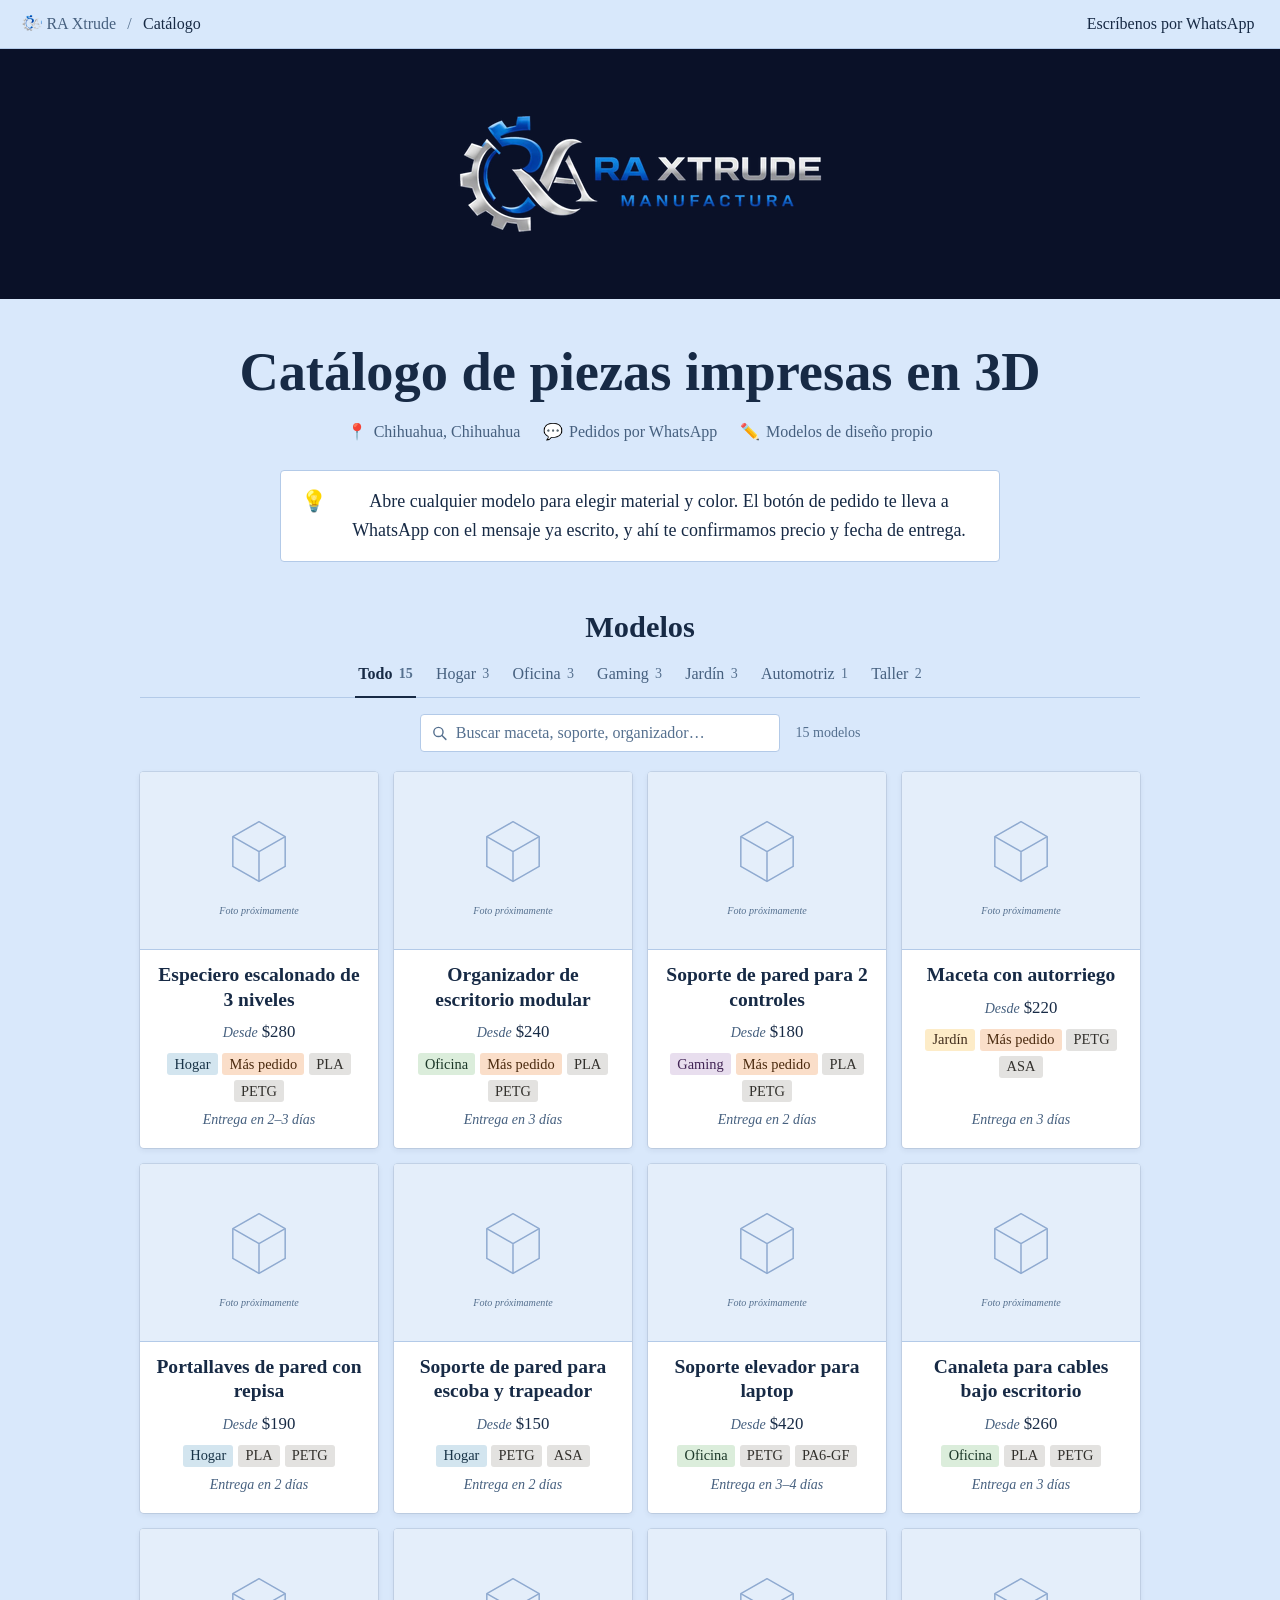
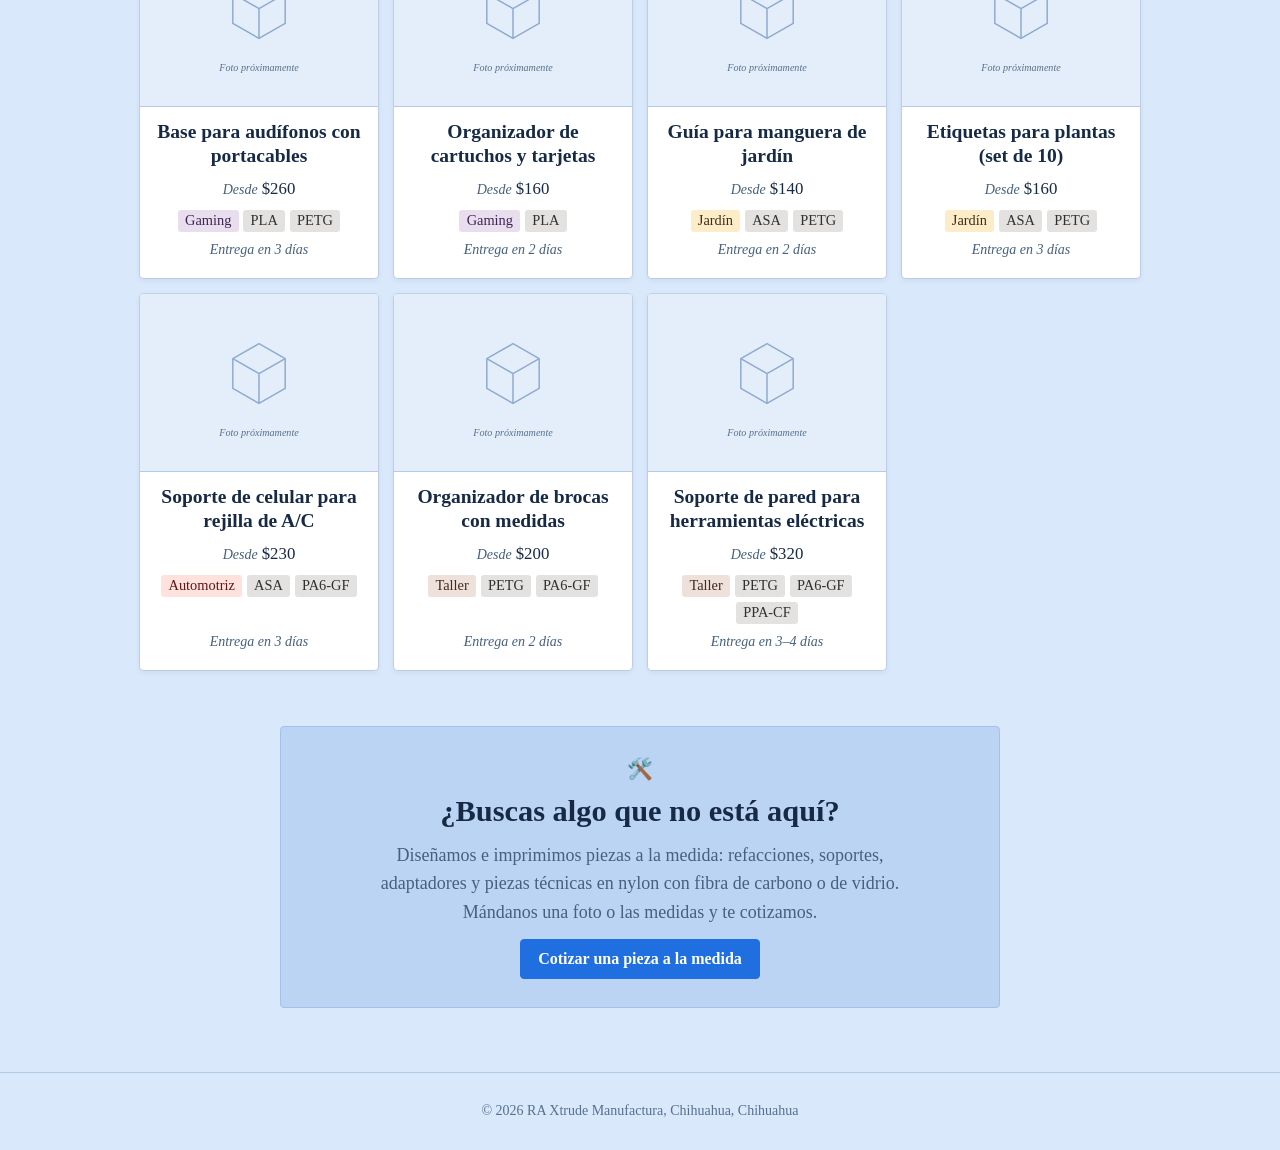
==== commit 4ad63c61: "Add files via upload" ====
--- a/index.html
+++ b/index.html
@@ -8,7 +8,7 @@
   <meta property="og:title" content="Catálogo RA Xtrude Manufactura">
   <meta property="og:description" content="Piezas impresas en 3D en Chihuahua, Chihuahua. Pide por WhatsApp.">
   <meta property="og:type" content="website">
-  <meta name="theme-color" content="#FFFFFF">
+  <meta name="theme-color" content="#D9E8FB">
   <link rel="icon" type="image/png" href="marca/favicon.png">
   <link rel="apple-touch-icon" href="marca/icono-180.png">
   <link rel="stylesheet" href="estilos.css">
--- a/estilos.css
+++ b/estilos.css
@@ -2,18 +2,18 @@
    Parte 1: base compartida con el panel (admin.html). Parte 2: catálogo. */
 
 :root {
-  --fondo: #FFFFFF;
+  --fondo: #D9E8FB;          /* azul cielo claro, contrasta con el marino del logo */
   --panel: #FFFFFF;
-  --panel-alto: #F7F7F5;     /* gris de barra lateral de Notion */
-  --linea: #E9E9E7;
-  --hover: rgba(55, 53, 47, .06);
+  --panel-alto: #C8DCF6;
+  --linea: #B3CAE8;
+  --hover: rgba(24, 87, 184, .08);
   --azul: #1F6FE0;           /* azul del logo */
   --azul-hondo: #1857B8;
   --blanco: #FFFFFF;
-  --tinta: #37352F;          /* texto principal de Notion */
-  --tenue: #787774;          /* texto secundario */
-  --suave: #9B9A97;          /* letra chica */
-  --capa: #F1F1EF;           /* fondo de fotos */
+  --tinta: #172A45;          /* texto principal, azul casi negro */
+  --tenue: #46607F;          /* texto secundario */
+  --suave: #55708F;          /* letra chica */
+  --capa: #E4EEFA;           /* fondo de fotos */
   --marino: #0A1128;         /* portada, mismo tono que el fondo del logo */
   --marino-texto: #B9C7DA;
   --sombra: rgba(15, 15, 15, .05) 0 0 0 1px, rgba(15, 15, 15, .1) 0 3px 6px, rgba(15, 15, 15, .2) 0 9px 24px;
@@ -85,7 +85,7 @@
 /* ===================== Catálogo ===================== */
 
 /* Barra superior blanca con ruta, como en Notion */
-.topbar { position: sticky; top: env(safe-area-inset-top, 0px); z-index: 10; background: rgba(255, 255, 255, .96); backdrop-filter: blur(6px); border-bottom: 1px solid var(--linea); }
+.topbar { position: sticky; top: env(safe-area-inset-top, 0px); z-index: 10; background: rgba(217, 232, 251, .95); backdrop-filter: blur(6px); border-bottom: 1px solid var(--linea); }
 .topbar-interior { display: flex; align-items: center; justify-content: space-between; height: 48px; padding-inline: 1rem; gap: 1rem; }
 .ruta { display: flex; align-items: center; gap: .35rem; font-size: var(--t-apoyo); color: var(--tenue); min-width: 0; }
 .ruta a, .ruta span { text-decoration: none; padding: .15rem .35rem; border-radius: var(--radio); white-space: nowrap; overflow: hidden; text-overflow: ellipsis; }
@@ -109,7 +109,7 @@
 .callout {
   display: flex; gap: .75rem; align-items: flex-start; justify-content: center;
   max-width: 720px; margin: 0 auto; padding: 1rem 1.25rem;
-  background: var(--panel-alto); border-radius: var(--radio); text-align: center;
+  background: var(--panel); border: 1px solid var(--linea); border-radius: var(--radio); text-align: center;
 }
 .callout-icono { font-size: 1.3rem; line-height: 1.3; flex: none; }
 .callout p { margin: 0; }
@@ -132,7 +132,7 @@
 .buscador svg { position: absolute; left: .7rem; top: 50%; translate: 0 -50%; width: 17px; height: 17px; fill: none; stroke: var(--suave); stroke-width: 2; stroke-linecap: round; }
 .buscador input {
   width: 100%; font: 400 var(--t-apoyo) var(--texto); color: var(--tinta);
-  background: var(--panel-alto); border: 1px solid transparent; border-radius: var(--radio); padding: .55rem .8rem .55rem 2.2rem;
+  background: var(--panel); border: 1px solid var(--linea); border-radius: var(--radio); padding: .55rem .8rem .55rem 2.2rem;
 }
 .buscador input::placeholder { color: var(--suave); }
 .buscador input:focus { outline: none; background: #fff; border-color: var(--azul); box-shadow: 0 0 0 3px rgba(31, 111, 224, .15); }
@@ -143,10 +143,10 @@
 .tarjeta {
   display: flex; flex-direction: column; text-decoration: none; background: #fff;
   border-radius: var(--radio); overflow: hidden;
-  box-shadow: rgba(15, 15, 15, .1) 0 0 0 1px, rgba(15, 15, 15, .1) 0 2px 4px;
+  box-shadow: rgba(23, 42, 69, .1) 0 0 0 1px, rgba(23, 42, 69, .08) 0 2px 6px;
   transition: background-color .12s;
 }
-.tarjeta:hover { background: #FBFBFA; }
+.tarjeta:hover { background: #FAFCFF; box-shadow: rgba(31, 111, 224, .45) 0 0 0 1px, rgba(23, 42, 69, .12) 0 4px 12px; }
 .tarjeta:hover .foto img { scale: 1.03; }
 .foto { aspect-ratio: 4 / 3; overflow: hidden; background: var(--capa); border-bottom: 1px solid var(--linea); }
 .foto img { width: 100%; height: 100%; object-fit: cover; transition: scale .3s; }
@@ -172,7 +172,7 @@
 .vacio { padding: 3rem 1rem; color: var(--tenue); }
 .vacio p { margin: 0 0 1rem; }
 
-.callout-azul { background: #E7F3F8; margin-top: 3.5rem; flex-direction: column; align-items: center; text-align: center; padding: 1.75rem 1.5rem; }
+.callout-azul { background: #BCD4F4; border-color: #A3C1EC; margin-top: 3.5rem; flex-direction: column; align-items: center; text-align: center; padding: 1.75rem 1.5rem; }
 .callout-azul h2 { font-size: var(--t-seccion); }
 .callout-azul p { color: var(--tenue); max-width: 58ch; }
 
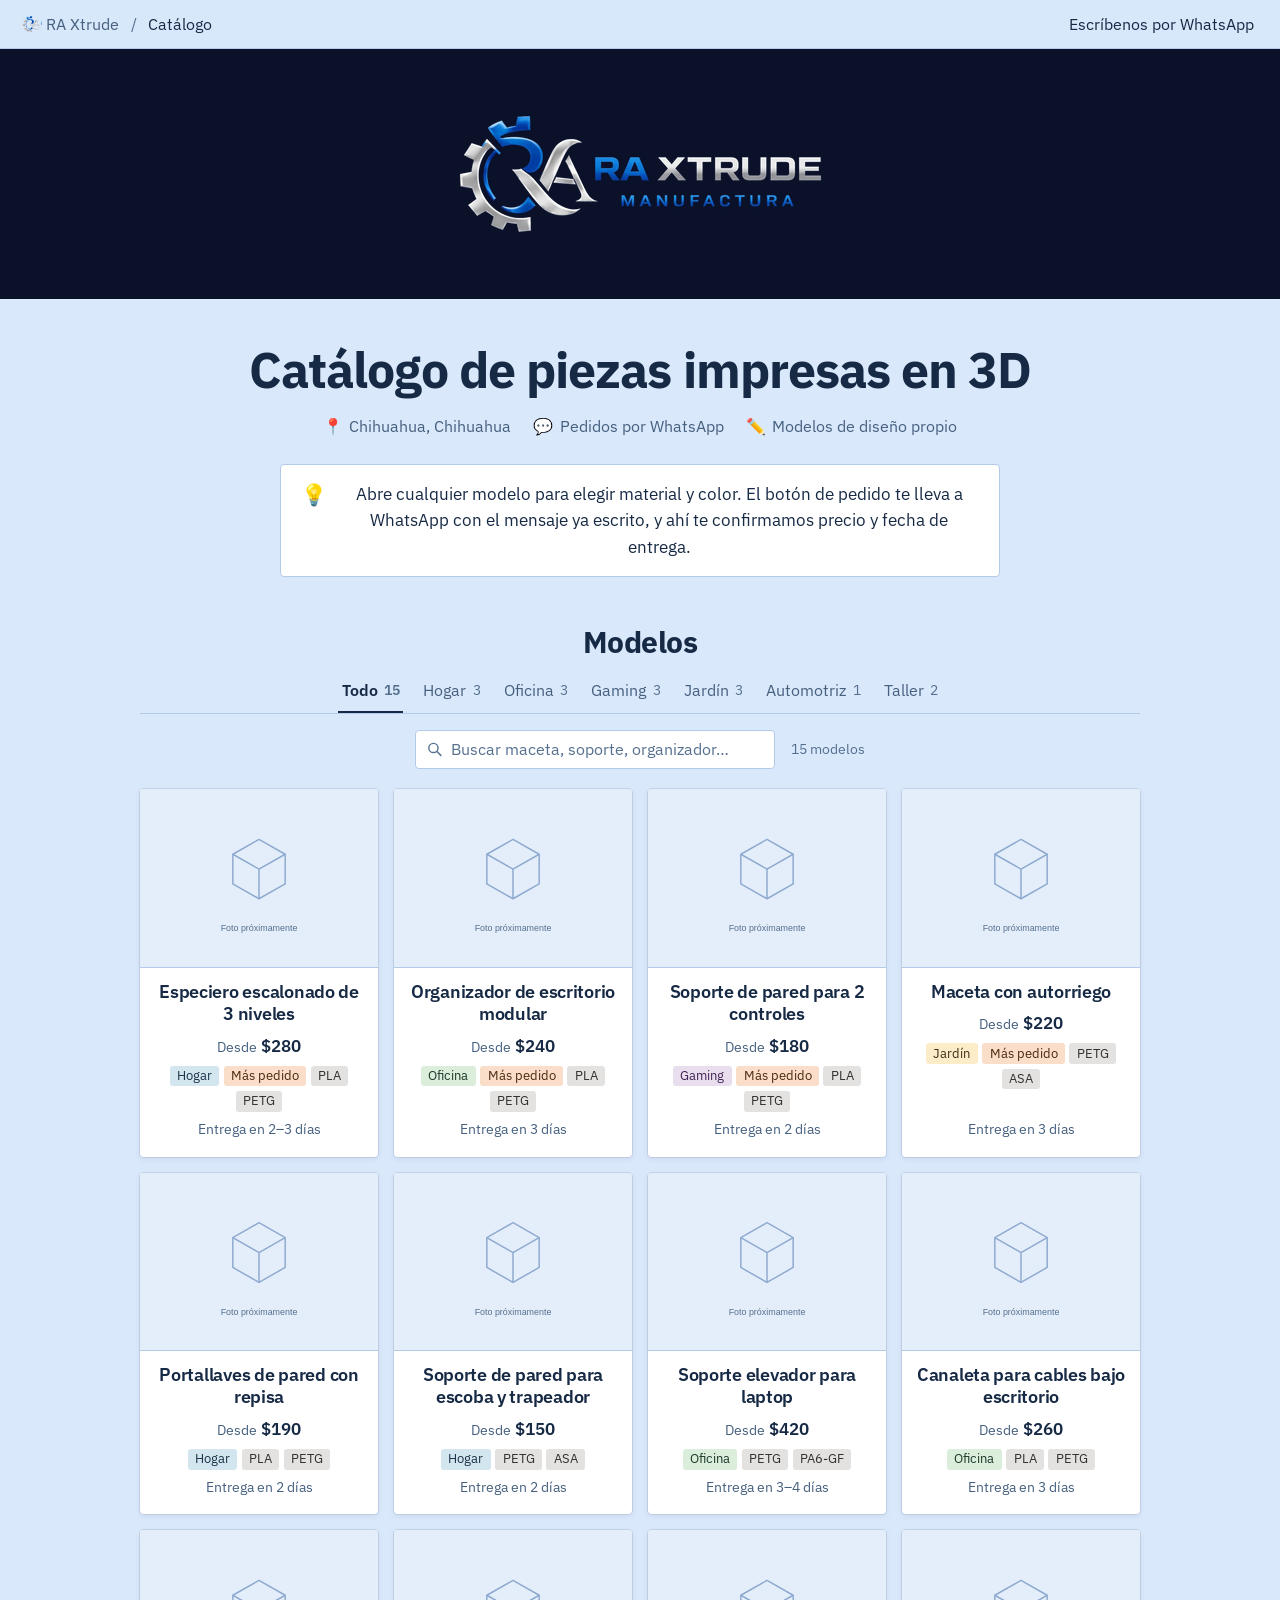
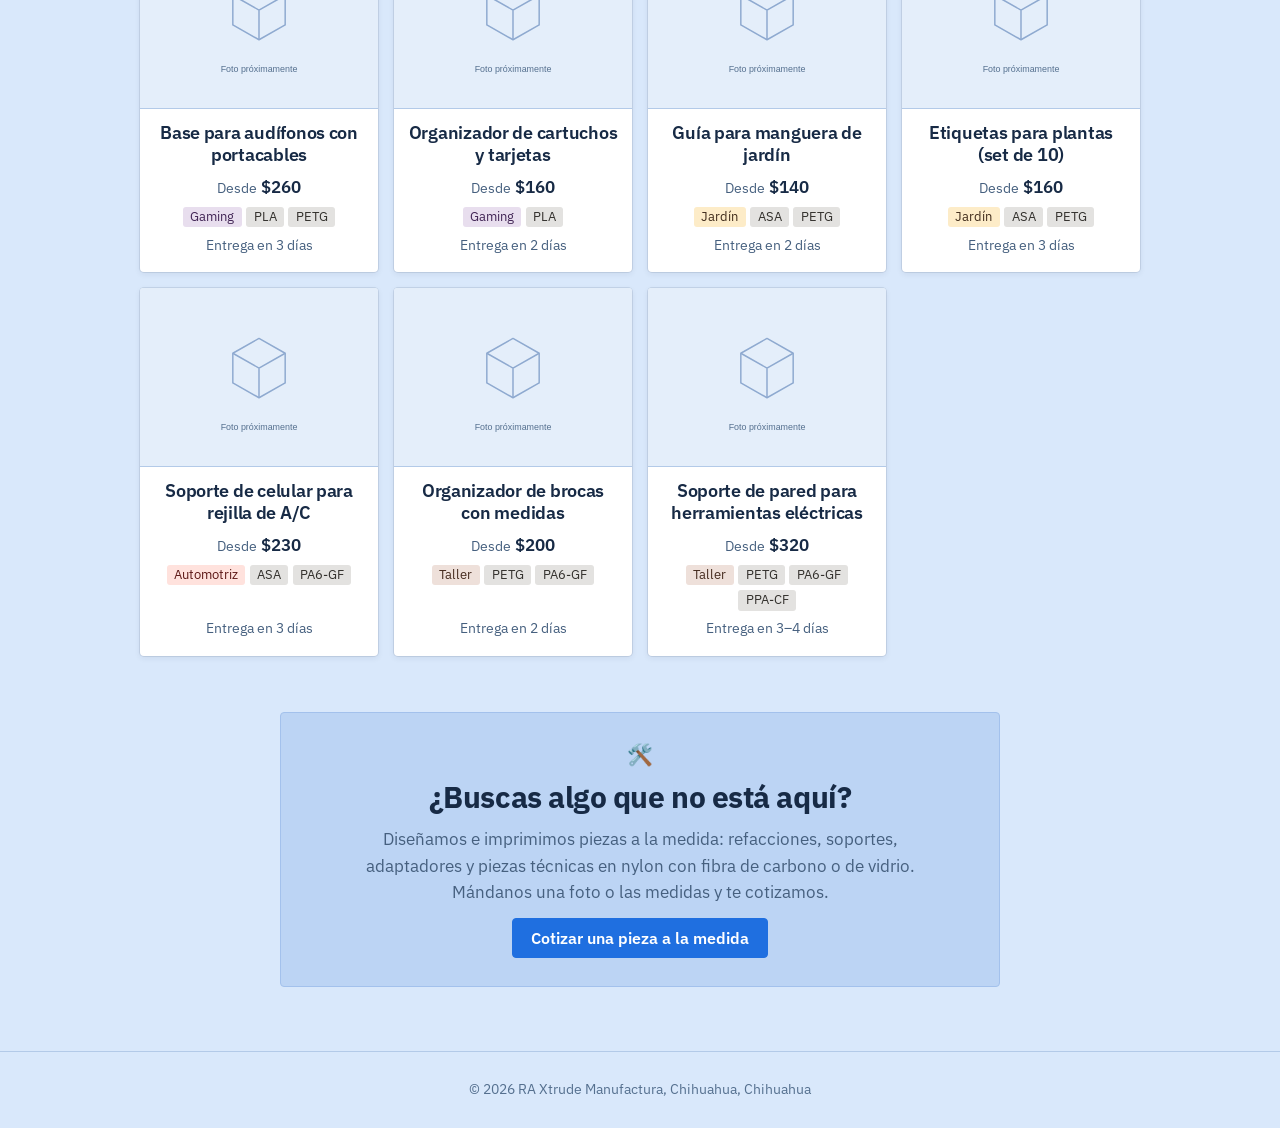
==== commit 009f2894: "Add files via upload" ====
--- a/index.html
+++ b/index.html
@@ -11,6 +11,9 @@
   <meta name="theme-color" content="#D9E8FB">
   <link rel="icon" type="image/png" href="marca/favicon.png">
   <link rel="apple-touch-icon" href="marca/icono-180.png">
+  <link rel="preconnect" href="https://fonts.googleapis.com">
+  <link rel="preconnect" href="https://fonts.gstatic.com" crossorigin>
+  <link href="https://fonts.googleapis.com/css2?family=IBM+Plex+Sans:ital,wght@0,400;0,500;0,600;0,700;1,400&display=swap" rel="stylesheet">
   <link rel="stylesheet" href="estilos.css">
 </head>
 <body>
--- a/estilos.css
+++ b/estilos.css
@@ -18,12 +18,12 @@
   --marino-texto: #B9C7DA;
   --sombra: rgba(15, 15, 15, .05) 0 0 0 1px, rgba(15, 15, 15, .1) 0 3px 6px, rgba(15, 15, 15, .2) 0 9px 24px;
 
-  --display: "Times New Roman", Times, "Liberation Serif", "Nimbus Roman", serif;
-  --texto: "Times New Roman", Times, "Liberation Serif", "Nimbus Roman", serif;
-  --t-titulo: clamp(2.4rem, 5.5vw, 3.4rem);  /* título de página */
+  --display: "IBM Plex Sans", "Segoe UI", Roboto, "Helvetica Neue", Arial, sans-serif;
+  --texto: "IBM Plex Sans", "Segoe UI", Roboto, "Helvetica Neue", Arial, sans-serif;
+  --t-titulo: clamp(2.2rem, 5vw, 3.1rem);    /* título de página */
   --t-seccion: clamp(1.6rem, 3vw, 1.9rem);   /* encabezados */
-  --t-pieza: 1.22rem;                         /* nombre en tarjeta */
-  --t-cuerpo: 1.125rem;                       /* párrafos */
+  --t-pieza: 1.12rem;                         /* nombre en tarjeta */
+  --t-cuerpo: 1.0625rem;                      /* párrafos */
   --t-apoyo: 1rem;                            /* botones y etiquetas */
   --t-nota: .875rem;                          /* letra chica */
 
@@ -35,10 +35,10 @@
 }
 *, *::before, *::after { box-sizing: inherit; }
 html { scroll-padding-top: calc(60px + env(safe-area-inset-top, 0px)); }
-body { margin: 0; background: var(--fondo); color: var(--tinta); font: 400 var(--t-cuerpo)/1.6 var(--texto); -webkit-font-smoothing: antialiased; }
+body { margin: 0; background: var(--fondo); color: var(--tinta); font: 400 var(--t-cuerpo)/1.55 var(--texto); -webkit-font-smoothing: antialiased; }
 img { max-width: 100%; display: block; }
 [hidden] { display: none !important; }
-h1, h2, h3 { font-family: var(--display); font-weight: 700; line-height: 1.15; margin: 0; }
+h1, h2, h3 { font-family: var(--display); font-weight: 700; line-height: 1.15; letter-spacing: -.015em; margin: 0; }
 a { color: inherit; }
 :focus-visible { outline: 2px solid var(--azul); outline-offset: 2px; }
 .envoltura { width: min(1180px, 100% - 2.5rem); margin-inline: auto; }
@@ -49,7 +49,7 @@
 /* Botones */
 .btn {
   display: inline-flex; align-items: center; justify-content: center; gap: .5rem;
-  font: 700 var(--t-apoyo)/1 var(--texto); text-decoration: none; cursor: pointer;
+  font: 600 var(--t-apoyo)/1 var(--texto); text-decoration: none; cursor: pointer;
   padding: .7rem 1.1rem; border-radius: var(--radio); border: 1px solid var(--azul);
   transition: background-color .12s;
 }
@@ -75,11 +75,11 @@
 .chips input { position: absolute; opacity: 0; inset: 0; margin: 0; cursor: pointer; }
 .chips span {
   display: inline-block; padding: .3rem .65rem; border-radius: var(--radio);
-  background: #E3E2E0; color: #32302C; font: 400 var(--t-apoyo)/1.2 var(--texto);
+  background: #E3E2E0; color: #32302C; font: 400 .95rem/1.2 var(--texto);
   box-shadow: inset 0 0 0 1px transparent;
 }
 .chips label:hover span { background: #D9D8D5; }
-.chips input:checked + span { background: #D3E5EF; color: #183347; font-weight: 700; box-shadow: inset 0 0 0 1.5px var(--azul); }
+.chips input:checked + span { background: #D3E5EF; color: #183347; font-weight: 600; box-shadow: inset 0 0 0 1.5px var(--azul); }
 .chips input:focus-visible + span { outline: 2px solid var(--azul); outline-offset: 2px; }
 
 /* ===================== Catálogo ===================== */
@@ -102,7 +102,7 @@
 
 /* Página: columna centrada al estilo Notion */
 .pagina { width: min(1000px, 100% - 2.5rem); margin: 0 auto; padding: 2.75rem 0 4rem; text-align: center; }
-.titulo { font-size: var(--t-titulo); line-height: 1.1; margin-bottom: 1rem; }
+.titulo { font-size: var(--t-titulo); line-height: 1.1; letter-spacing: -.02em; margin-bottom: 1rem; }
 .propiedades { display: flex; flex-wrap: wrap; justify-content: center; gap: .4rem 1.4rem; color: var(--tenue); font-size: var(--t-apoyo); margin-bottom: 1.6rem; }
 .propiedades span { display: inline-flex; align-items: center; gap: .4rem; }
 
@@ -124,7 +124,7 @@
 }
 .vista:hover { background: var(--hover); color: var(--tinta); }
 .vista span { font-size: var(--t-nota); color: var(--suave); }
-.vista[aria-pressed="true"] { color: var(--tinta); font-weight: 700; }
+.vista[aria-pressed="true"] { color: var(--tinta); font-weight: 600; }
 .vista[aria-pressed="true"]::after { content: ""; position: absolute; left: .4rem; right: .4rem; bottom: -.55rem; height: 2px; background: var(--tinta); }
 
 .db-herramientas { display: flex; justify-content: center; align-items: center; gap: 1rem; flex-wrap: wrap; margin: 1rem 0 1.25rem; }
@@ -151,12 +151,12 @@
 .foto { aspect-ratio: 4 / 3; overflow: hidden; background: var(--capa); border-bottom: 1px solid var(--linea); }
 .foto img { width: 100%; height: 100%; object-fit: cover; transition: scale .3s; }
 .cuerpo { padding: .8rem .9rem 1rem; display: flex; flex-direction: column; align-items: center; gap: .45rem; flex: 1; }
-.tarjeta h3 { font-size: var(--t-pieza); line-height: 1.25; }
-.precio { margin: 0; font-size: 1.05rem; }
-.precio small { font-style: italic; color: var(--tenue); font-size: var(--t-nota); margin-right: .25rem; }
+.tarjeta h3 { font-size: var(--t-pieza); font-weight: 600; line-height: 1.25; }
+.precio { margin: 0; font-size: 1.05rem; font-weight: 600; font-variant-numeric: tabular-nums; }
+.precio small { font-weight: 400; color: var(--tenue); font-size: var(--t-nota); margin-right: .25rem; }
 .etiquetas { display: flex; flex-wrap: wrap; gap: .3rem; justify-content: center; }
-.tag { display: inline-block; font-size: .9rem; line-height: 1.2; padding: .15rem .45rem; border-radius: 3px; background: #E3E2E0; color: #32302C; white-space: nowrap; }
-.entrega { margin: auto 0 0; font-size: var(--t-nota); color: var(--tenue); font-style: italic; }
+.tag { display: inline-block; font-size: .82rem; line-height: 1.2; padding: .15rem .45rem; border-radius: 3px; background: #E3E2E0; color: #32302C; white-space: nowrap; }
+.entrega { margin: auto 0 0; font-size: var(--t-nota); color: var(--tenue); }
 
 /* Colores de etiqueta de Notion */
 .c-gris { background: #E3E2E0; color: #32302C; }
